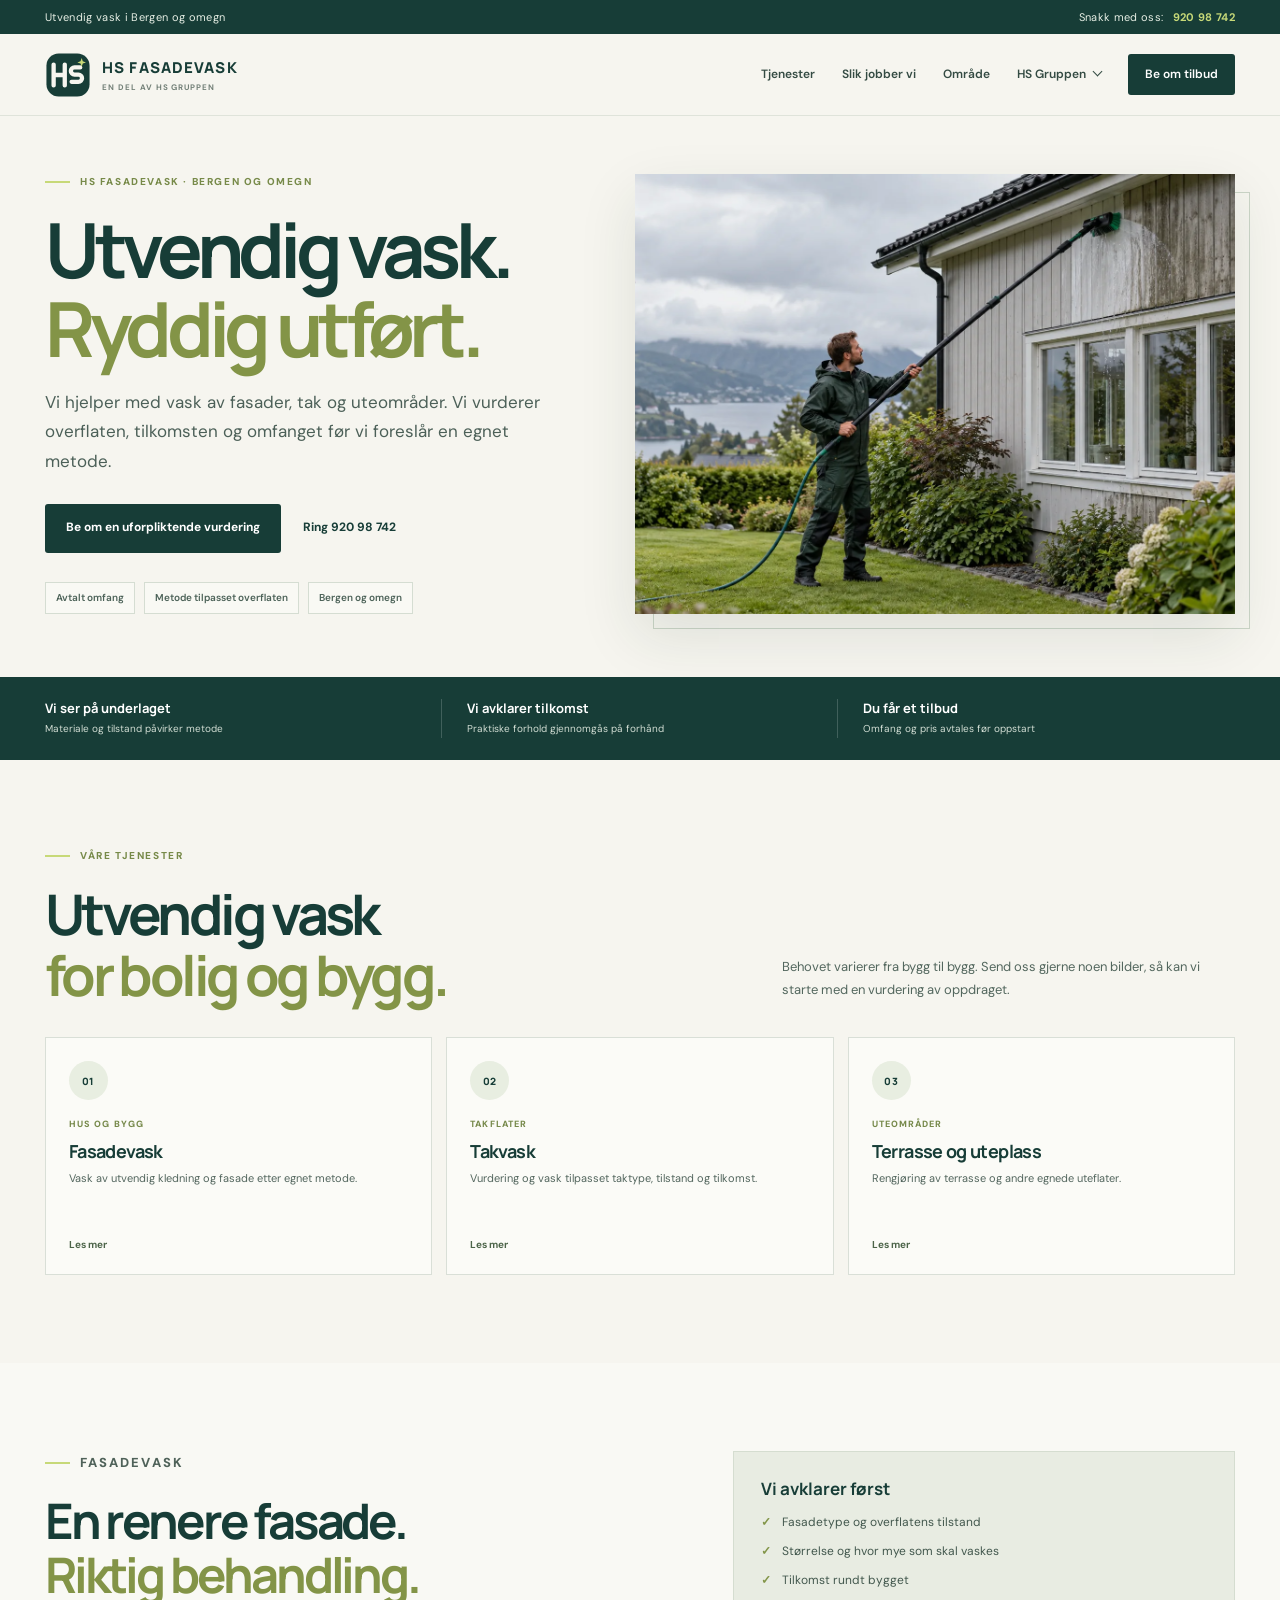
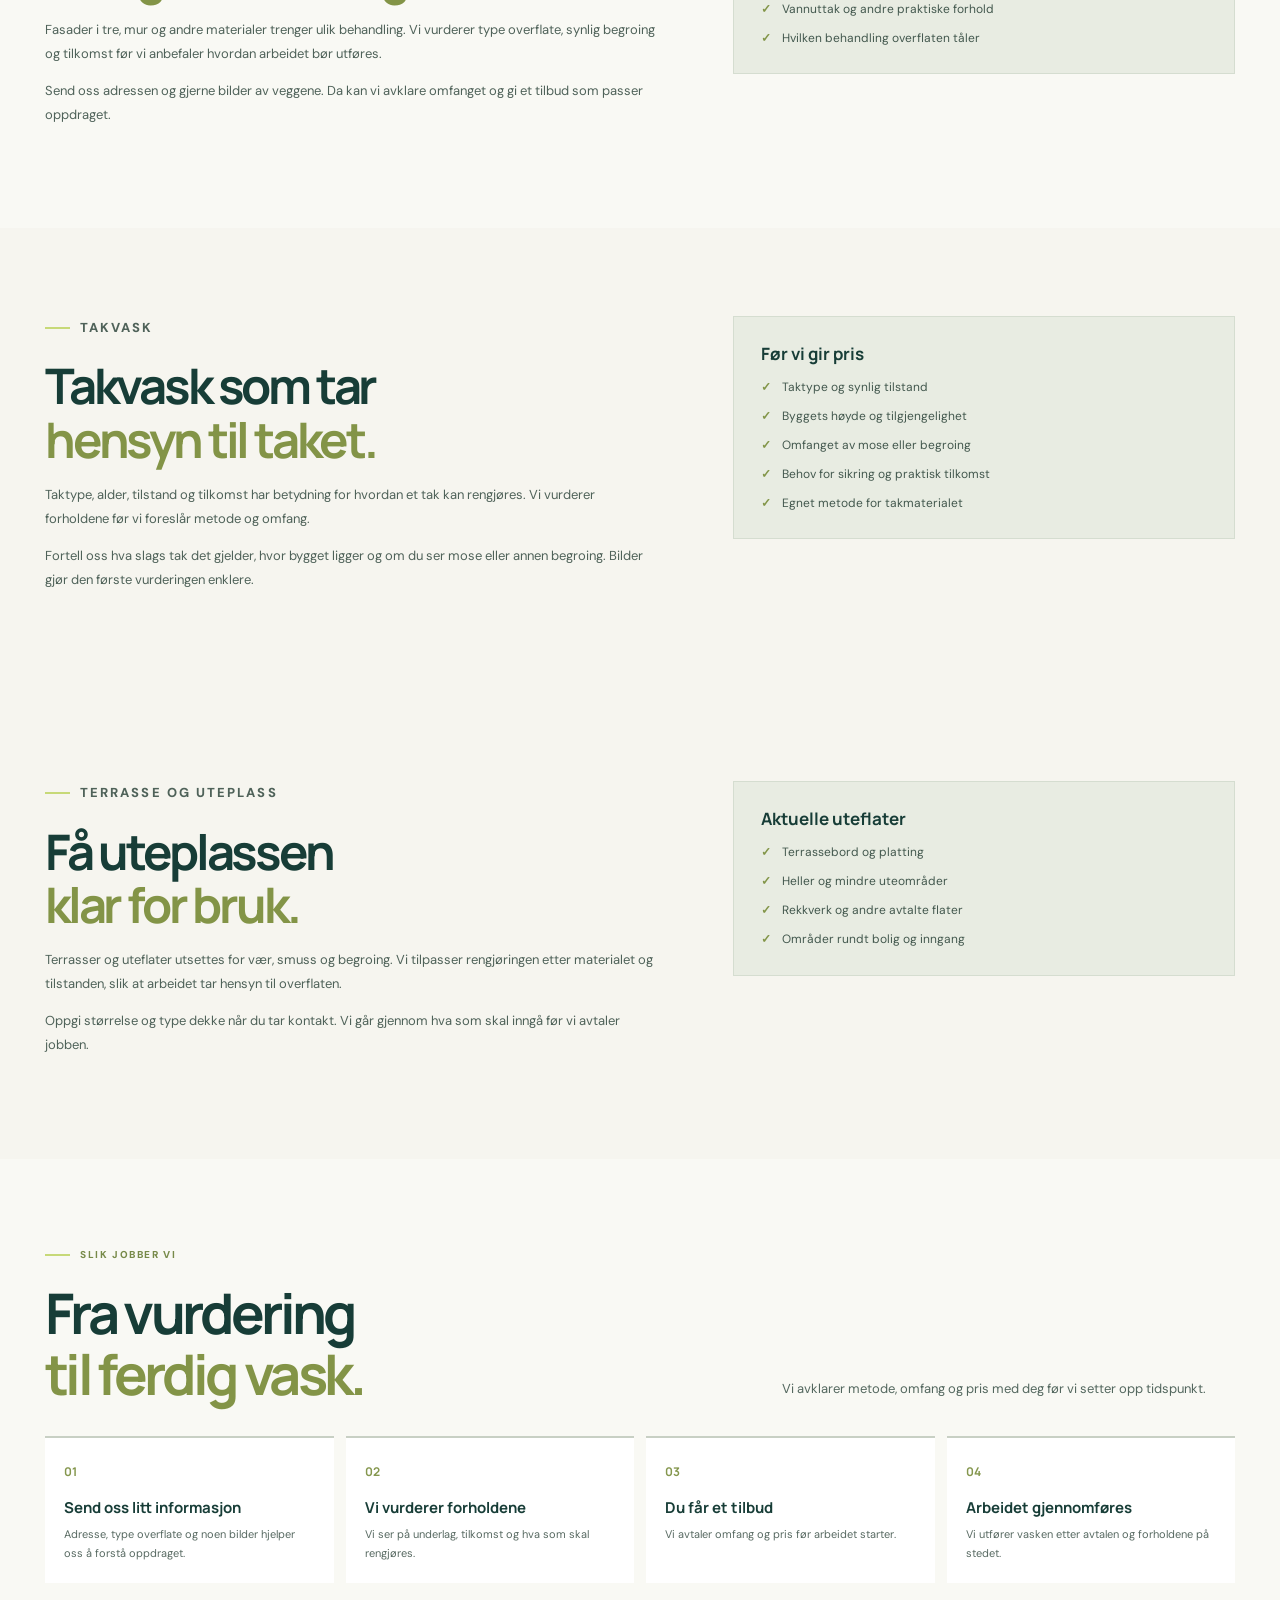
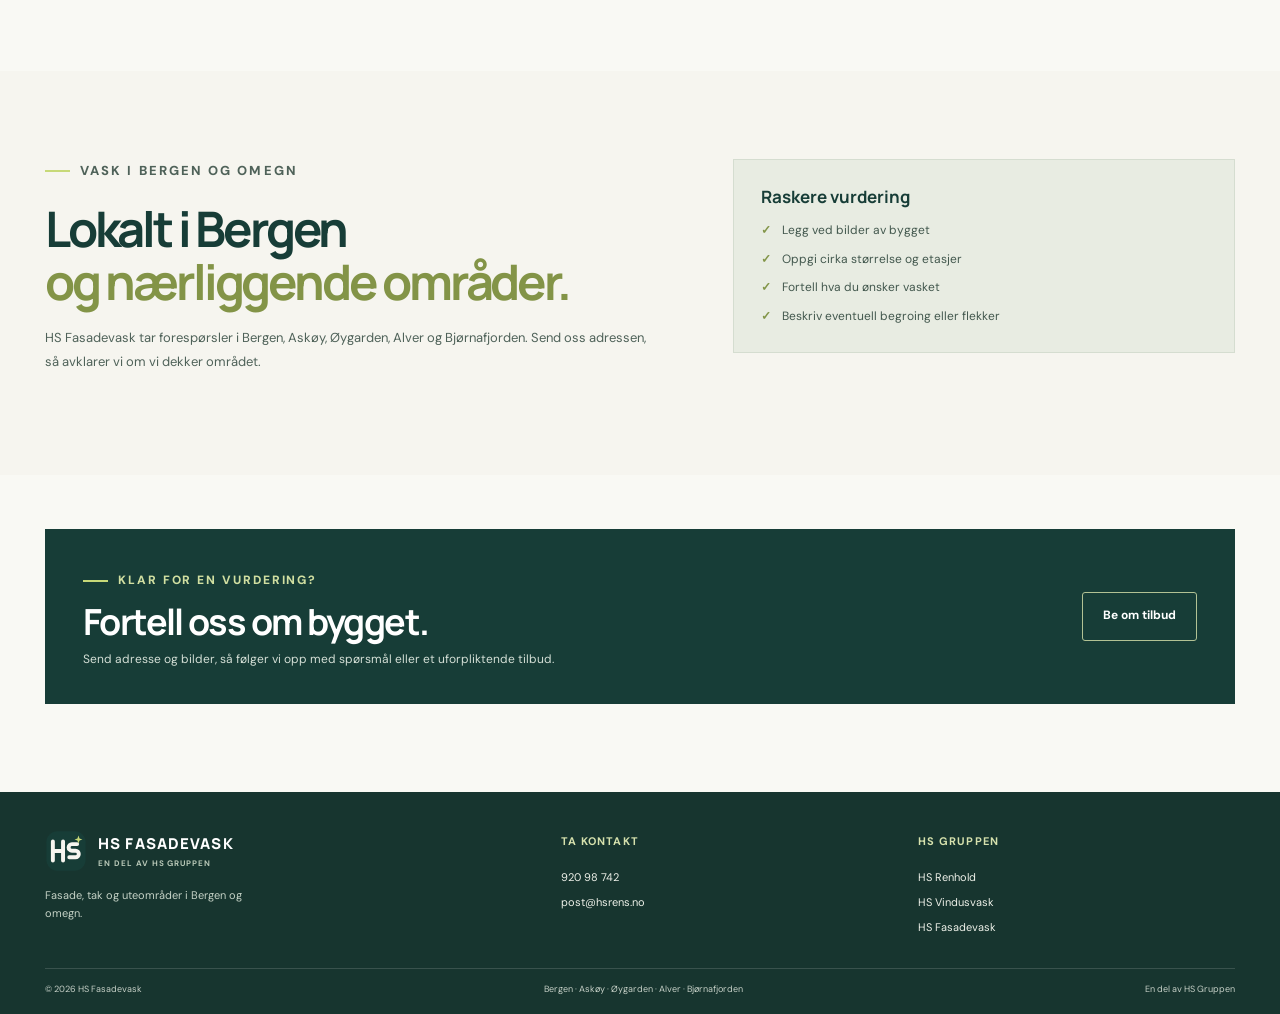
==== fasadevask/index.html @ 48c362f1 "Add HS Gruppen service menu and facade washing page" ====
<!doctype html>
<html lang="no">
<head>
  <meta charset="utf-8">
  <meta name="viewport" content="width=device-width, initial-scale=1">
  <meta name="theme-color" content="#f7f7f2">
  <meta name="description" content="HS Fasadevask tilbyr fasadevask, takvask og terrassevask i Bergen og omegn. Be om en uforpliktende vurdering og pris.">
  <title>Fasadevask og takvask i Bergen | HS Fasadevask</title>
  <link rel="icon" href="/assets/favicon.svg" type="image/svg+xml">
  <link rel="preconnect" href="https://fonts.googleapis.com">
  <link rel="preconnect" href="https://fonts.gstatic.com" crossorigin>
  <link href="https://fonts.googleapis.com/css2?family=DM+Sans:wght@400;500;600;700&family=Manrope:wght@500;600;700;800&display=swap" rel="stylesheet">
  <link rel="stylesheet" href="/styles.css">
</head>
<body>
  <div class="topbar"><div class="wrap topbar-inner"><span>Utvendig vask i Bergen og omegn</span><a href="tel:+4792098742">Snakk med oss: <strong>920 98 742</strong></a></div></div>
  <header class="header"><div class="wrap nav">
    <a class="brand" href="/fasadevask/" aria-label="HS Fasadevask – forsiden"><img src="/assets/hs-renhold.svg" alt="" width="46" height="46"><span><strong>HS FASADEVASK</strong><small>EN DEL AV HS GRUPPEN</small></span></a>
    <button class="menu-toggle" aria-label="Åpne meny" aria-expanded="false"><i></i><i></i></button>
    <nav class="nav-links" aria-label="Hovedmeny"><a href="#tjenester">Tjenester</a><a href="#slik-jobber-vi">Slik jobber vi</a><a href="#omrade">Område</a><details class="group-menu"><summary>HS Gruppen</summary><div class="group-dropdown"><a href="/"><strong>HS Renhold</strong><span>Renhold for hjem og bedrifter</span></a><a href="https://hsvindu.netlify.app/"><strong>HS Vindusvask</strong><span>Utvendig vindusvask</span></a><a href="/fasadevask/"><strong>HS Fasadevask</strong><span>Fasade, tak og uteområder</span></a></div></details><a class="nav-button" href="/kontakt/">Be om tilbud</a></nav>
  </div></header>
  <main>
    <section class="hero"><div class="wrap hero-grid"><div class="hero-copy"><p class="eyebrow"><span></span>HS FASADEVASK · BERGEN OG OMEGN</p><h1>Utvendig vask.<br><span>Ryddig utført.</span></h1><p class="lead">Vi hjelper med vask av fasader, tak og uteområder. Vi vurderer overflaten, tilkomsten og omfanget før vi foreslår en egnet metode.</p><div class="hero-actions"><a class="btn btn-primary" href="/kontakt/">Be om en uforpliktende vurdering</a><a class="text-link" href="tel:+4792098742">Ring 920 98 742</a></div><div class="hero-proof"><span>Avtalt omfang</span><span>Metode tilpasset overflaten</span><span>Bergen og omegn</span></div></div><div class="hero-photo fasade-photo"><img src="/assets/fasadevask-hero.webp" alt="Utvendig renholder vasker husfasade med teleskopstang fra bakken"></div></div></section>
    <section class="intro-band"><div class="wrap band-grid"><div><strong>Vi ser på underlaget</strong><span>Materiale og tilstand påvirker metode</span></div><div><strong>Vi avklarer tilkomst</strong><span>Praktiske forhold gjennomgås på forhånd</span></div><div><strong>Du får et tilbud</strong><span>Omfang og pris avtales før oppstart</span></div></div></section>
    <section class="section" id="tjenester"><div class="wrap"><div class="section-head"><p class="eyebrow"><span></span>VÅRE TJENESTER</p><div class="section-title-row"><h2>Utvendig vask<br><span>for bolig og bygg.</span></h2><p>Behovet varierer fra bygg til bygg. Send oss gjerne noen bilder, så kan vi starte med en vurdering av oppdraget.</p></div></div><div class="service-grid"><a class="service-card" href="#fasadevask"><span class="card-icon">01</span><small>Hus og bygg</small><h3>Fasadevask</h3><p>Vask av utvendig kledning og fasade etter egnet metode.</p><span class="card-link">Les mer</span></a><a class="service-card" href="#takvask"><span class="card-icon">02</span><small>Takflater</small><h3>Takvask</h3><p>Vurdering og vask tilpasset taktype, tilstand og tilkomst.</p><span class="card-link">Les mer</span></a><a class="service-card" href="#terrassevask"><span class="card-icon">03</span><small>Uteområder</small><h3>Terrasse og uteplass</h3><p>Rengjøring av terrasse og andre egnede uteflater.</p><span class="card-link">Les mer</span></a></div></div></section>
    <section class="section process-section" id="fasadevask"><div class="wrap content-grid"><div><p class="eyebrow"><span></span>FASADEVASK</p><h2>En renere fasade.<br><span>Riktig behandling.</span></h2><p>Fasader i tre, mur og andre materialer trenger ulik behandling. Vi vurderer type overflate, synlig begroing og tilkomst før vi anbefaler hvordan arbeidet bør utføres.</p><p>Send oss adressen og gjerne bilder av veggene. Da kan vi avklare omfanget og gi et tilbud som passer oppdraget.</p></div><div class="check-panel"><h3>Vi avklarer først</h3><ul><li>Fasadetype og overflatens tilstand</li><li>Størrelse og hvor mye som skal vaskes</li><li>Tilkomst rundt bygget</li><li>Vannuttak og andre praktiske forhold</li><li>Hvilken behandling overflaten tåler</li></ul></div></div></section>
    <section class="section" id="takvask"><div class="wrap content-grid"><div><p class="eyebrow"><span></span>TAKVASK</p><h2>Takvask som tar<br><span>hensyn til taket.</span></h2><p>Taktype, alder, tilstand og tilkomst har betydning for hvordan et tak kan rengjøres. Vi vurderer forholdene før vi foreslår metode og omfang.</p><p>Fortell oss hva slags tak det gjelder, hvor bygget ligger og om du ser mose eller annen begroing. Bilder gjør den første vurderingen enklere.</p></div><div class="check-panel"><h3>Før vi gir pris</h3><ul><li>Taktype og synlig tilstand</li><li>Byggets høyde og tilgjengelighet</li><li>Omfanget av mose eller begroing</li><li>Behov for sikring og praktisk tilkomst</li><li>Egnet metode for takmaterialet</li></ul></div></div></section>
    <section class="section" id="terrassevask"><div class="wrap content-grid"><div><p class="eyebrow"><span></span>TERRASSE OG UTEPLASS</p><h2>Få uteplassen<br><span>klar for bruk.</span></h2><p>Terrasser og uteflater utsettes for vær, smuss og begroing. Vi tilpasser rengjøringen etter materialet og tilstanden, slik at arbeidet tar hensyn til overflaten.</p><p>Oppgi størrelse og type dekke når du tar kontakt. Vi går gjennom hva som skal inngå før vi avtaler jobben.</p></div><div class="check-panel"><h3>Aktuelle uteflater</h3><ul><li>Terrassebord og platting</li><li>Heller og mindre uteområder</li><li>Rekkverk og andre avtalte flater</li><li>Områder rundt bolig og inngang</li></ul></div></div></section>
    <section class="section process-section" id="slik-jobber-vi"><div class="wrap"><div class="section-head"><p class="eyebrow"><span></span>SLIK JOBBER VI</p><div class="section-title-row"><h2>Fra vurdering<br><span>til ferdig vask.</span></h2><p>Vi avklarer metode, omfang og pris med deg før vi setter opp tidspunkt.</p></div></div><div class="process-grid"><article><b>01</b><h3>Send oss litt informasjon</h3><p>Adresse, type overflate og noen bilder hjelper oss å forstå oppdraget.</p></article><article><b>02</b><h3>Vi vurderer forholdene</h3><p>Vi ser på underlag, tilkomst og hva som skal rengjøres.</p></article><article><b>03</b><h3>Du får et tilbud</h3><p>Vi avtaler omfang og pris før arbeidet starter.</p></article><article><b>04</b><h3>Arbeidet gjennomføres</h3><p>Vi utfører vasken etter avtalen og forholdene på stedet.</p></article></div></div></section>
    <section class="section" id="omrade"><div class="wrap content-grid"><div><p class="eyebrow"><span></span>VASK I BERGEN OG OMEGN</p><h2>Lokalt i Bergen<br><span>og nærliggende områder.</span></h2><p>HS Fasadevask tar forespørsler i Bergen, Askøy, Øygarden, Alver og Bjørnafjorden. Send oss adressen, så avklarer vi om vi dekker området.</p></div><div class="check-panel"><h3>Raskere vurdering</h3><ul><li>Legg ved bilder av bygget</li><li>Oppgi cirka størrelse og etasjer</li><li>Fortell hva du ønsker vasket</li><li>Beskriv eventuell begroing eller flekker</li></ul></div></div></section>
    <section class="cta-section"><div class="wrap cta-box"><div><p class="eyebrow"><span></span>KLAR FOR EN VURDERING?</p><h2>Fortell oss om bygget.</h2><p>Send adresse og bilder, så følger vi opp med spørsmål eller et uforpliktende tilbud.</p></div><a class="btn btn-primary" href="/kontakt/">Be om tilbud</a></div></section>
  </main>
  <footer class="footer"><div class="wrap footer-main"><div><a class="brand brand-foot" href="/fasadevask/"><img src="/assets/hs-renhold.svg" alt="" width="42" height="42"><span><strong>HS FASADEVASK</strong><small>EN DEL AV HS GRUPPEN</small></span></a><p>Fasade, tak og uteområder i Bergen og omegn.</p></div><div><h3>Ta kontakt</h3><a href="tel:+4792098742">920 98 742</a><a href="mailto:post@hsrens.no">post@hsrens.no</a></div><div><h3>HS Gruppen</h3><a href="/">HS Renhold</a><a href="https://hsvindu.netlify.app/">HS Vindusvask</a><a href="/fasadevask/">HS Fasadevask</a></div></div><div class="wrap footer-bottom"><span>© <span data-year></span> HS Fasadevask</span><span>Bergen · Askøy · Øygarden · Alver · Bjørnafjorden</span><span>En del av HS Gruppen</span></div></footer>
  <script src="/script.js" defer></script>
</body>
</html>
---- styles.css ----
:root{--ink:#172b27;--green:#173d37;--green2:#25534a;--sage:#dfe8da;--lime:#c7d978;--paper:#f6f5ef;--cream:#ecebe2;--white:#fff;--muted:#586b64;--line:#d9dfd7;--font:'DM Sans',Arial,sans-serif;--display:'Manrope','DM Sans',Arial,sans-serif}*{box-sizing:border-box}html{scroll-behavior:smooth;scroll-padding-top:105px}body{margin:0;background:var(--paper);color:var(--ink);font:400 16px/1.65 var(--font);-webkit-font-smoothing:antialiased}a{color:inherit;text-decoration:none}img{max-width:100%}.wrap{width:min(1190px,calc(100% - 56px));margin-inline:auto}.topbar{height:34px;background:var(--green);color:#e6eee4;font-size:11px;letter-spacing:.03em}.topbar-inner{height:100%;display:flex;align-items:center;justify-content:space-between}.topbar a{color:#e6eee4}.topbar strong{color:var(--lime);margin-left:6px}.header{height:82px;position:sticky;top:0;z-index:20;background:rgba(246,245,239,.96);backdrop-filter:blur(15px);border-bottom:1px solid #dfe3da}.nav{height:100%;display:flex;align-items:center;justify-content:space-between}.brand{display:flex;align-items:center;gap:11px}.brand img{display:block;flex:none}.brand span{display:flex;flex-direction:column;line-height:1.15}.brand strong{font:800 15px var(--display);letter-spacing:.075em;color:var(--green)}.brand small{margin-top:5px;color:#738078;font-size:8px;font-weight:700;letter-spacing:.12em}.nav-links{display:flex;align-items:center;gap:27px;color:#344b43;font-size:12px;font-weight:600}.nav-links>a:not(.nav-button):hover{color:#8e9f44}.nav-button{padding:11px 17px;border-radius:3px;background:var(--green);color:var(--white);transition:.2s}.nav-button:hover,.btn-primary:hover{background:var(--green2);transform:translateY(-1px)}.menu-toggle{display:none}.hero{padding:58px 0 63px;background:var(--paper);overflow:hidden}.hero-grid{display:grid;grid-template-columns:.93fr 1.07fr;gap:68px;align-items:center}.eyebrow{display:flex;align-items:center;gap:10px;margin:0 0 19px;color:#778a49;font-size:10px;font-weight:800;letter-spacing:.16em;text-transform:uppercase}.eyebrow span{width:25px;height:2px;background:var(--lime)}h1,h2,h3,p{margin-top:0}.hero h1,.page-hero h1{margin:0 0 20px;color:var(--green);font:700 clamp(47px,6vw,76px)/1.04 var(--display);letter-spacing:-.07em}.hero h1 span,.page-hero h1 span,.section-title-row h2 span,.feature-grid h2 span,.content-grid h2 span{color:#839447}.lead{max-width:540px;margin:0;color:#4c6058;font-size:17px;line-height:1.75}.hero-actions{display:flex;align-items:center;gap:22px;margin-top:27px}.btn{display:inline-flex;min-height:49px;align-items:center;justify-content:center;padding:0 20px;border:1px solid transparent;border-radius:3px;font-size:12px;font-weight:700;transition:.2s}.btn-primary{background:var(--green);color:white}.btn-light{border-color:#8ca397;color:white;background:transparent}.btn-light:hover{background:#ffffff14}.text-link{color:var(--green);font-size:12px;font-weight:700}.text-link:hover{color:#7a8d3f}.hero-proof{display:flex;flex-wrap:wrap;gap:9px;margin-top:29px}.hero-proof span{padding:7px 10px;border:1px solid #d5ddd2;background:#f9f9f4;color:#4c6258;font-size:10px;font-weight:600}.hero-photo{position:relative;min-height:440px}.hero-photo:before{position:absolute;inset:18px -15px -15px 18px;border:1px solid #cbd5c7;content:""}.hero-photo>img{position:relative;display:block;width:100%;height:440px;object-fit:cover;object-position:60% center;box-shadow:0 22px 55px #1d33251c}.photo-tag{position:absolute;left:-19px;bottom:23px;display:flex;align-items:center;gap:12px;padding:13px 18px;background:white;box-shadow:0 10px 25px #20372b17}.photo-tag>b{display:grid;place-items:center;width:38px;height:38px;border-radius:50%;background:var(--green);color:var(--lime);font:800 13px var(--display)}.photo-tag>span{display:flex;flex-direction:column}.photo-tag strong{font-size:11px;color:var(--green)}.photo-tag small{font-size:9px;color:#6d7d74}.intro-band{background:var(--green);color:white}.band-grid{display:grid;grid-template-columns:repeat(3,1fr);padding:22px 0}.band-grid>div{display:flex;flex-direction:column;padding:0 25px;border-right:1px solid #ffffff2e}.band-grid>div:first-child{padding-left:0}.band-grid>div:last-child{border:0}.band-grid strong{font:700 13px var(--display)}.band-grid span{margin-top:4px;color:#d1ddd3;font-size:10px}.section{padding:88px 0}.section-head{margin-bottom:32px}.section-title-row{display:grid;grid-template-columns:1fr .67fr;gap:60px;align-items:end}.section-title-row h2,.feature-grid h2,.content-grid h2{margin:0;color:var(--green);font:700 clamp(36px,4.7vw,56px)/1.09 var(--display);letter-spacing:-.065em}.section-title-row>p{max-width:440px;margin:0 0 4px;color:#53675e;font-size:13px;line-height:1.8}.service-grid{display:grid;grid-template-columns:repeat(3,1fr);gap:14px}.service-card{display:flex;min-height:238px;flex-direction:column;padding:23px 23px 21px;border:1px solid var(--line);background:#fbfbf7;transition:.23s}.service-card:hover{transform:translateY(-3px);border-color:#a5b58a;box-shadow:0 16px 32px #24392b0c}.card-icon{display:grid;place-items:center;width:39px;height:39px;margin-bottom:17px;border-radius:50%;background:#e8eee1;color:var(--green);font-size:16px}.service-card>small{color:#76894a;font-size:9px;font-weight:800;letter-spacing:.12em;text-transform:uppercase}.service-card h3{margin:7px 0 6px;color:var(--green);font:700 18px var(--display);letter-spacing:-.035em}.service-card p{margin:0 0 16px;color:#53665e;font-size:11px;line-height:1.7}.card-link{margin-top:auto;color:#4c6449;font-size:10px;font-weight:700}.card-icon{font:800 10px var(--display);letter-spacing:.08em}.center-action{margin-top:27px;text-align:center}.center-action .text-link span{margin-left:7px}.feature-section{padding:72px 0;background:#e8ece2}.feature-grid{display:grid;grid-template-columns:.75fr 1.25fr;gap:70px;align-items:center}.feature-grid h2{margin-bottom:18px}.feature-grid>div:last-child>p:not(.eyebrow){max-width:610px;margin:16px 0 23px;color:#4f6259;font-size:13px}.feature-mark{display:flex;width:220px;height:220px;flex-direction:column;align-items:center;justify-content:center;border:1px solid #bcc8b6;border-radius:50%;color:var(--green);font:800 60px var(--display);letter-spacing:-.09em;box-shadow:inset 0 0 0 13px #e8ece2,inset 0 0 0 14px #cbd5c6}.feature-mark span{margin-top:-2px;color:#778a49;font:800 9px var(--font);letter-spacing:.2em}.feature-mark small{margin-top:10px;color:#63766a;font:700 7px var(--font);letter-spacing:.13em}.process-section{background:#f9f9f4}.process-grid{display:grid;grid-template-columns:repeat(4,1fr);gap:12px}.process-grid article{padding:20px 19px;border-top:2px solid #c8d0c4;background:white}.process-grid b{color:#85974e;font:700 12px var(--display)}.process-grid h3{margin:13px 0 7px;color:var(--green);font:700 15px var(--display)}.process-grid p{margin:0;color:#586a62;font-size:11px;line-height:1.7}.cta-section{padding:54px 0 88px;background:#f9f9f4}.cta-box{display:flex;align-items:center;justify-content:space-between;gap:28px;padding:34px 38px;background:var(--green);color:white}.cta-box .eyebrow{margin-bottom:10px;color:#d1dfa1}.cta-box h2{margin:0;color:white;font:700 clamp(26px,3vw,36px)/1.15 var(--display);letter-spacing:-.045em}.cta-box p{margin:8px 0 0;color:#d4dfd6;font-size:12px}.cta-box .btn{flex:none;border-color:#b2c294;color:white}.page-hero{padding:68px 0 52px;background:var(--paper)}.narrow{max-width:880px}.page-hero h1{font-size:clamp(42px,5.6vw,66px)}.page-hero .lead{max-width:680px}.page-hero .btn{margin-top:25px}.content-grid{display:grid;grid-template-columns:1.1fr .9fr;gap:74px;align-items:start}.content-grid h2{font-size:clamp(35px,4.2vw,49px);margin:0 0 17px}.content-grid p{color:#4f6259;font-size:13px;line-height:1.85}.check-panel{padding:25px 27px;background:#e8ece2;border:1px solid #d5ddd0}.check-panel h3{margin:0 0 13px;color:var(--green);font:700 17px var(--display)}.check-panel ul{display:grid;gap:9px;margin:0;padding:0;list-style:none}.check-panel li{position:relative;padding-left:21px;color:#43584e;font-size:12px}.check-panel li:before{position:absolute;left:0;color:#829548;content:"✓";font-weight:800}.related{padding-top:12px}.related h2{color:var(--green);font:700 24px var(--display)}.related-links{display:flex;flex-wrap:wrap;gap:9px}.related-links a{padding:9px 12px;border:1px solid #d3dbd1;background:#fbfbf7;color:#38554a;font-size:11px;font-weight:600}.related-links a:hover{border-color:#9cae7c}.contact-grid{display:grid;grid-template-columns:.72fr 1.28fr;gap:80px;align-items:start}.contact-info h2,.contact-form h2{margin:0 0 10px;color:var(--green);font:700 28px var(--display);letter-spacing:-.04em}.contact-info>p{margin-bottom:25px;color:#52655d;font-size:13px}.contact-row{display:flex;align-items:center;gap:13px;margin:13px 0;color:var(--green)}.contact-icon{display:grid;place-items:center;width:42px;height:42px;border-radius:50%;background:#e5ebdf;color:var(--green);font-size:19px}.contact-row>span:last-child{display:flex;flex-direction:column}.contact-row small{color:#68776e;font-size:10px}.contact-row strong{font:700 15px var(--display)}.area-note{margin-top:25px;padding-top:17px;border-top:1px solid var(--line);color:#52655d;font-size:11px}.contact-form{padding:29px;border:1px solid #dce1d9;background:#fff;box-shadow:0 16px 38px #1d33250a}.contact-form>p{margin:0 0 18px;color:#617068;font-size:11px}.contact-form label{display:flex;flex-direction:column;gap:6px;margin:0 0 13px;color:#344c42;font-size:10px;font-weight:700}.form-row{display:grid;grid-template-columns:1fr 1fr;gap:12px}.contact-form input,.contact-form select,.contact-form textarea{width:100%;min-height:42px;padding:10px 11px;border:1px solid #d2dad1;border-radius:2px;background:#fff;color:var(--ink);font:400 12px var(--font);outline:none}.contact-form textarea{resize:vertical}.contact-form input:focus,.contact-form select:focus,.contact-form textarea:focus{border-color:#718746;box-shadow:0 0 0 2px #9cb27125}.contact-form .btn{width:100%;margin-top:3px}.privacy-note{display:block;margin-top:10px;color:#65746c;font-size:9px}.privacy-note a{text-decoration:underline}.honeypot{position:absolute;left:-5000px}.prose{max-width:800px}.prose h2{margin:26px 0 8px;color:var(--green);font:700 22px var(--display)}.prose p{color:#4f6259;font-size:13px}.prose a{color:var(--green2);text-decoration:underline}.footer{background:#17352f;color:#f3f5ed}.footer-main{display:grid;grid-template-columns:1.2fr .8fr .8fr;gap:40px;padding-top:38px;padding-bottom:32px}.brand-foot strong{color:#fff}.brand-foot small{color:#b9c8b8}.footer-main>div:first-child>p{max-width:220px;margin:14px 0 0;color:#c5d2c6;font-size:11px}.footer-main h3{margin:4px 0 13px;color:#d6e1ad;font:700 11px var(--font);letter-spacing:.1em;text-transform:uppercase}.footer-main>div:not(:first-child){display:flex;flex-direction:column;align-items:flex-start;gap:7px;color:#eef1e9;font-size:11px}.footer-main a:hover{color:var(--lime)}.footer-bottom{display:flex;justify-content:space-between;gap:15px;padding:13px 0 17px;border-top:1px solid #ffffff25;color:#c6d0c7;font-size:9px}
@media(max-width:900px){.hero-grid{gap:36px}.hero-photo,.hero-photo>img{height:390px;min-height:390px}.nav-links{gap:17px}.content-grid,.contact-grid{gap:44px}.feature-grid{gap:40px}.section-title-row{gap:30px}}
@media(max-width:680px){.wrap{width:calc(100% - 36px)}.topbar{height:31px;font-size:9px}.header{height:69px}.brand img{width:40px;height:40px}.brand strong{font-size:13px}.brand small{font-size:7px}.menu-toggle{display:flex;width:41px;height:41px;flex-direction:column;align-items:center;justify-content:center;gap:5px;border:1px solid #d3dbd1;border-radius:3px;background:transparent}.menu-toggle i{width:17px;height:2px;background:var(--green)}.nav-links{display:none;position:absolute;top:68px;left:0;right:0;align-items:stretch;gap:0;padding:10px 18px 18px;background:var(--paper);border-bottom:1px solid var(--line);box-shadow:0 15px 25px #18352b12}.nav-links.open{display:flex;flex-direction:column}.nav-links>a:not(.nav-button){padding:12px 2px;border-bottom:1px solid #dfe4dc}.nav-button{margin-top:12px;text-align:center}.hero{padding:40px 0 43px}.hero-grid{grid-template-columns:1fr;gap:31px}.hero h1{font-size:clamp(47px,12vw,61px)}.lead{font-size:15px}.hero-actions{align-items:flex-start;flex-direction:column;gap:14px}.hero-proof{gap:7px;margin-top:21px}.hero-proof span{font-size:9px}.hero-photo,.hero-photo>img{height:300px;min-height:300px}.hero-photo:before{inset:11px -8px -9px 11px}.photo-tag{left:-7px;bottom:15px;padding:10px 12px}.band-grid{grid-template-columns:1fr;padding:8px 0}.band-grid>div,.band-grid>div:first-child{padding:11px 0;border-right:0;border-bottom:1px solid #ffffff2e}.band-grid>div:last-child{border:0}.section{padding:62px 0}.section-title-row{grid-template-columns:1fr;gap:12px}.section-title-row h2,.feature-grid h2{font-size:39px}.section-title-row>p{font-size:12px}.service-grid{grid-template-columns:1fr;gap:10px}.service-card{min-height:0;padding:19px}.service-card p{margin-bottom:13px}.card-icon{width:35px;height:35px;margin-bottom:12px}.feature-section{padding:55px 0}.feature-grid{grid-template-columns:1fr;gap:25px}.feature-mark{width:145px;height:145px;font-size:43px}.feature-mark span{font-size:7px}.feature-mark small{font-size:6px}.process-grid{grid-template-columns:1fr 1fr;gap:9px}.process-grid article{padding:16px 14px}.process-grid h3{font-size:13px}.cta-section{padding:38px 0 62px}.cta-box{align-items:flex-start;flex-direction:column;padding:25px 20px}.cta-box h2{font-size:29px}.page-hero{padding:49px 0 34px}.page-hero h1{font-size:clamp(40px,10vw,54px)}.content-grid,.contact-grid{grid-template-columns:1fr;gap:25px}.content-grid h2{font-size:38px}.check-panel{padding:21px}.related{padding-top:0}.contact-form{padding:21px 17px}.form-row{grid-template-columns:1fr;gap:0}.footer-main{grid-template-columns:1fr 1fr;gap:25px 15px;padding-top:27px}.footer-main>div:first-child{grid-column:1/-1}.footer-bottom{align-items:flex-start;flex-direction:column;gap:5px}.photo-tag{max-width:90%}}
@media(prefers-reduced-motion:reduce){html{scroll-behavior:auto}*,*:before,*:after{transition:none!important}}

/* HS Gruppen menu */
.group-menu{position:relative;flex:none}.group-menu summary{position:relative;list-style:none;cursor:pointer}.group-menu summary::-webkit-details-marker{display:none}.group-menu summary::after{display:inline-block;width:6px;height:6px;margin:0 0 3px 8px;border-right:1.5px solid currentColor;border-bottom:1.5px solid currentColor;content:"";transform:rotate(45deg);transition:transform .18s}.group-menu[open] summary::after{transform:rotate(225deg);margin-bottom:0}.group-dropdown{position:absolute;top:calc(100% + 17px);right:-24px;z-index:25;display:none;width:285px;padding:8px;border:1px solid var(--line);background:#fff;box-shadow:0 15px 40px #1d33251c}.group-menu[open] .group-dropdown{display:grid}.group-dropdown a{display:flex;flex-direction:column;gap:2px;padding:11px 12px;border-bottom:1px solid #e9ede6}.group-dropdown a:last-child{border-bottom:0}.group-dropdown a:hover{background:#f4f6ef}.group-dropdown strong{color:var(--green);font:700 12px var(--display)}.group-dropdown span{color:#62746a;font-size:10px;font-weight:400}.fasade-photo>img{object-position:62% center}
@media(max-width:680px){.group-menu{width:100%;border-bottom:1px solid #dfe4dc}.group-menu summary{padding:12px 2px}.group-dropdown{position:static;width:100%;padding:4px 0;border:0;background:transparent;box-shadow:none}.group-dropdown a{padding:11px 12px;border:0;border-left:2px solid #d8e0d2}.group-dropdown span{font-size:11px}.fasade-photo,.fasade-photo>img{height:290px;min-height:290px}}
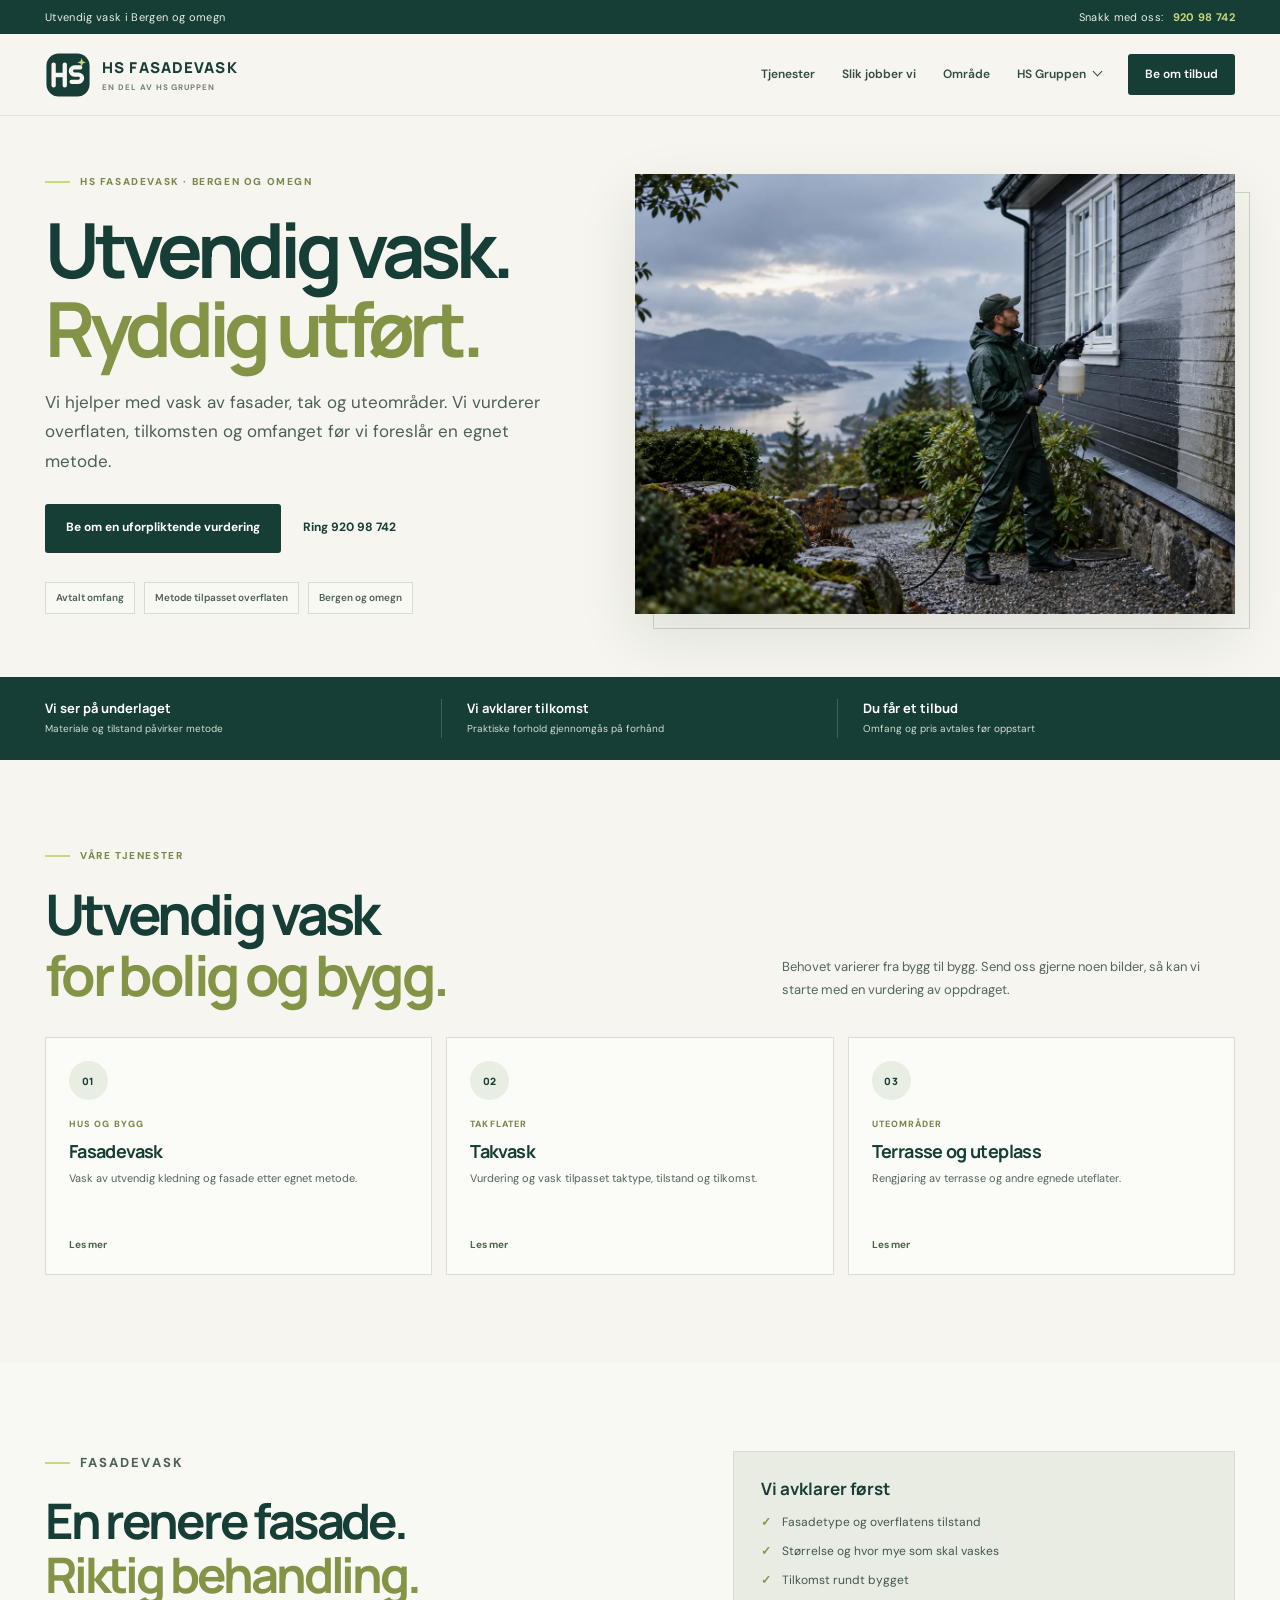
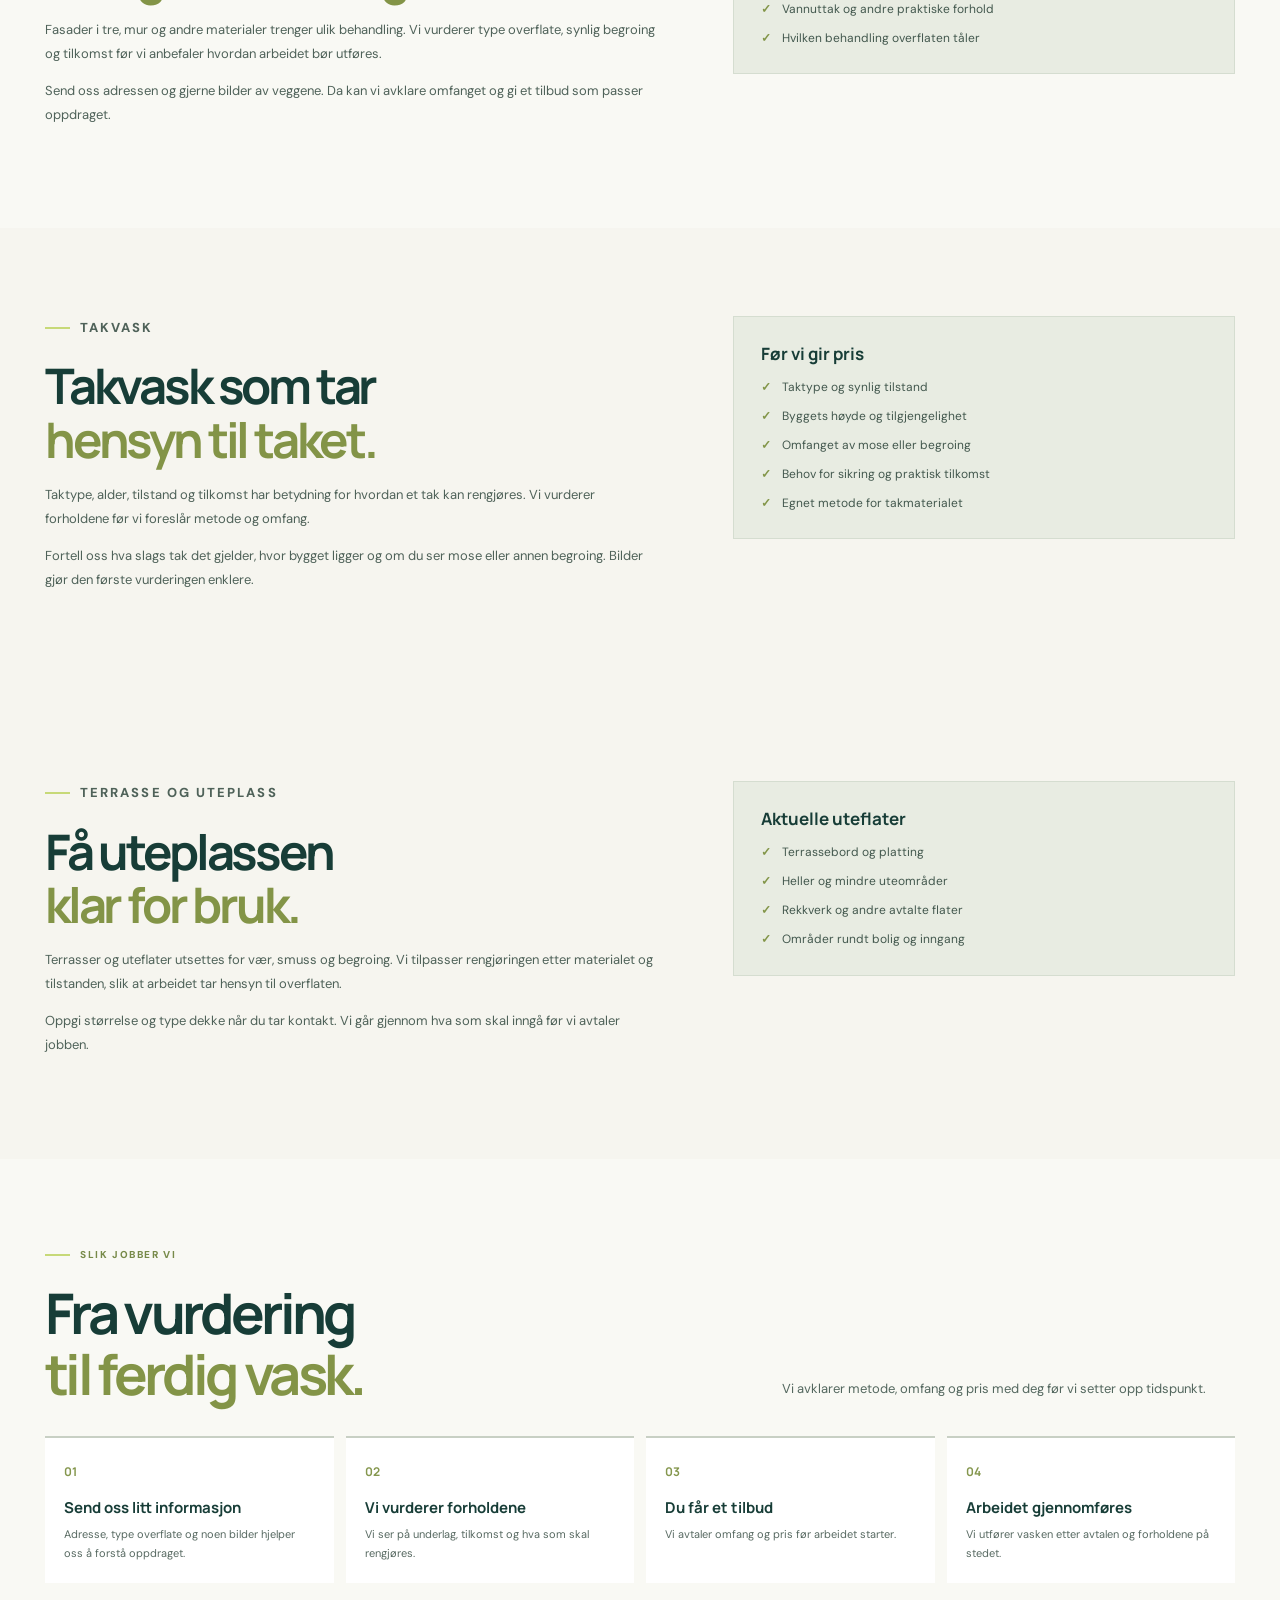
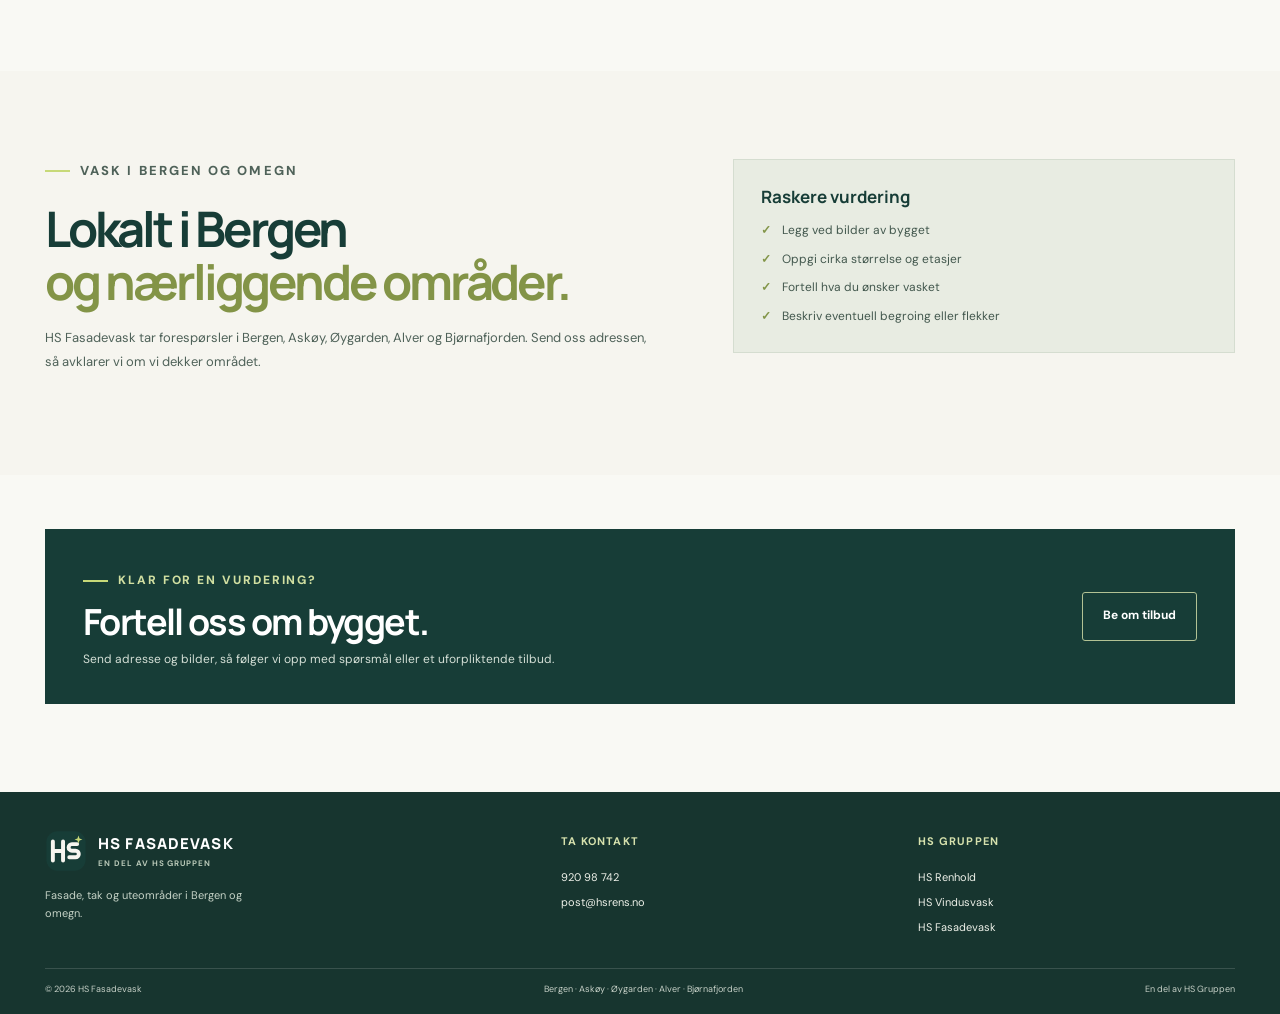
==== commit c822d96c: "Describe softwash facade photo accurately" ====
--- a/fasadevask/index.html
+++ b/fasadevask/index.html
@@ -20,7 +20,7 @@
     <nav class="nav-links" aria-label="Hovedmeny"><a href="#tjenester">Tjenester</a><a href="#slik-jobber-vi">Slik jobber vi</a><a href="#omrade">Område</a><details class="group-menu"><summary>HS Gruppen</summary><div class="group-dropdown"><a href="/"><strong>HS Renhold</strong><span>Renhold for hjem og bedrifter</span></a><a href="https://hsvindu.netlify.app/"><strong>HS Vindusvask</strong><span>Utvendig vindusvask</span></a><a href="/fasadevask/"><strong>HS Fasadevask</strong><span>Fasade, tak og uteområder</span></a></div></details><a class="nav-button" href="/kontakt/">Be om tilbud</a></nav>
   </div></header>
   <main>
-    <section class="hero"><div class="wrap hero-grid"><div class="hero-copy"><p class="eyebrow"><span></span>HS FASADEVASK · BERGEN OG OMEGN</p><h1>Utvendig vask.<br><span>Ryddig utført.</span></h1><p class="lead">Vi hjelper med vask av fasader, tak og uteområder. Vi vurderer overflaten, tilkomsten og omfanget før vi foreslår en egnet metode.</p><div class="hero-actions"><a class="btn btn-primary" href="/kontakt/">Be om en uforpliktende vurdering</a><a class="text-link" href="tel:+4792098742">Ring 920 98 742</a></div><div class="hero-proof"><span>Avtalt omfang</span><span>Metode tilpasset overflaten</span><span>Bergen og omegn</span></div></div><div class="hero-photo fasade-photo"><img src="/assets/fasadevask-hero.webp" alt="Utvendig renholder vasker husfasade med teleskopstang fra bakken"></div></div></section>
+    <section class="hero"><div class="wrap hero-grid"><div class="hero-copy"><p class="eyebrow"><span></span>HS FASADEVASK · BERGEN OG OMEGN</p><h1>Utvendig vask.<br><span>Ryddig utført.</span></h1><p class="lead">Vi hjelper med vask av fasader, tak og uteområder. Vi vurderer overflaten, tilkomsten og omfanget før vi foreslår en egnet metode.</p><div class="hero-actions"><a class="btn btn-primary" href="/kontakt/">Be om en uforpliktende vurdering</a><a class="text-link" href="tel:+4792098742">Ring 920 98 742</a></div><div class="hero-proof"><span>Avtalt omfang</span><span>Metode tilpasset overflaten</span><span>Bergen og omegn</span></div></div><div class="hero-photo fasade-photo"><img src="/assets/fasadevask-hero.webp" alt="Renholder påfører fasaden softwash med lavtrykksprøyte"></div></div></section>
     <section class="intro-band"><div class="wrap band-grid"><div><strong>Vi ser på underlaget</strong><span>Materiale og tilstand påvirker metode</span></div><div><strong>Vi avklarer tilkomst</strong><span>Praktiske forhold gjennomgås på forhånd</span></div><div><strong>Du får et tilbud</strong><span>Omfang og pris avtales før oppstart</span></div></div></section>
     <section class="section" id="tjenester"><div class="wrap"><div class="section-head"><p class="eyebrow"><span></span>VÅRE TJENESTER</p><div class="section-title-row"><h2>Utvendig vask<br><span>for bolig og bygg.</span></h2><p>Behovet varierer fra bygg til bygg. Send oss gjerne noen bilder, så kan vi starte med en vurdering av oppdraget.</p></div></div><div class="service-grid"><a class="service-card" href="#fasadevask"><span class="card-icon">01</span><small>Hus og bygg</small><h3>Fasadevask</h3><p>Vask av utvendig kledning og fasade etter egnet metode.</p><span class="card-link">Les mer</span></a><a class="service-card" href="#takvask"><span class="card-icon">02</span><small>Takflater</small><h3>Takvask</h3><p>Vurdering og vask tilpasset taktype, tilstand og tilkomst.</p><span class="card-link">Les mer</span></a><a class="service-card" href="#terrassevask"><span class="card-icon">03</span><small>Uteområder</small><h3>Terrasse og uteplass</h3><p>Rengjøring av terrasse og andre egnede uteflater.</p><span class="card-link">Les mer</span></a></div></div></section>
     <section class="section process-section" id="fasadevask"><div class="wrap content-grid"><div><p class="eyebrow"><span></span>FASADEVASK</p><h2>En renere fasade.<br><span>Riktig behandling.</span></h2><p>Fasader i tre, mur og andre materialer trenger ulik behandling. Vi vurderer type overflate, synlig begroing og tilkomst før vi anbefaler hvordan arbeidet bør utføres.</p><p>Send oss adressen og gjerne bilder av veggene. Da kan vi avklare omfanget og gi et tilbud som passer oppdraget.</p></div><div class="check-panel"><h3>Vi avklarer først</h3><ul><li>Fasadetype og overflatens tilstand</li><li>Størrelse og hvor mye som skal vaskes</li><li>Tilkomst rundt bygget</li><li>Vannuttak og andre praktiske forhold</li><li>Hvilken behandling overflaten tåler</li></ul></div></div></section>
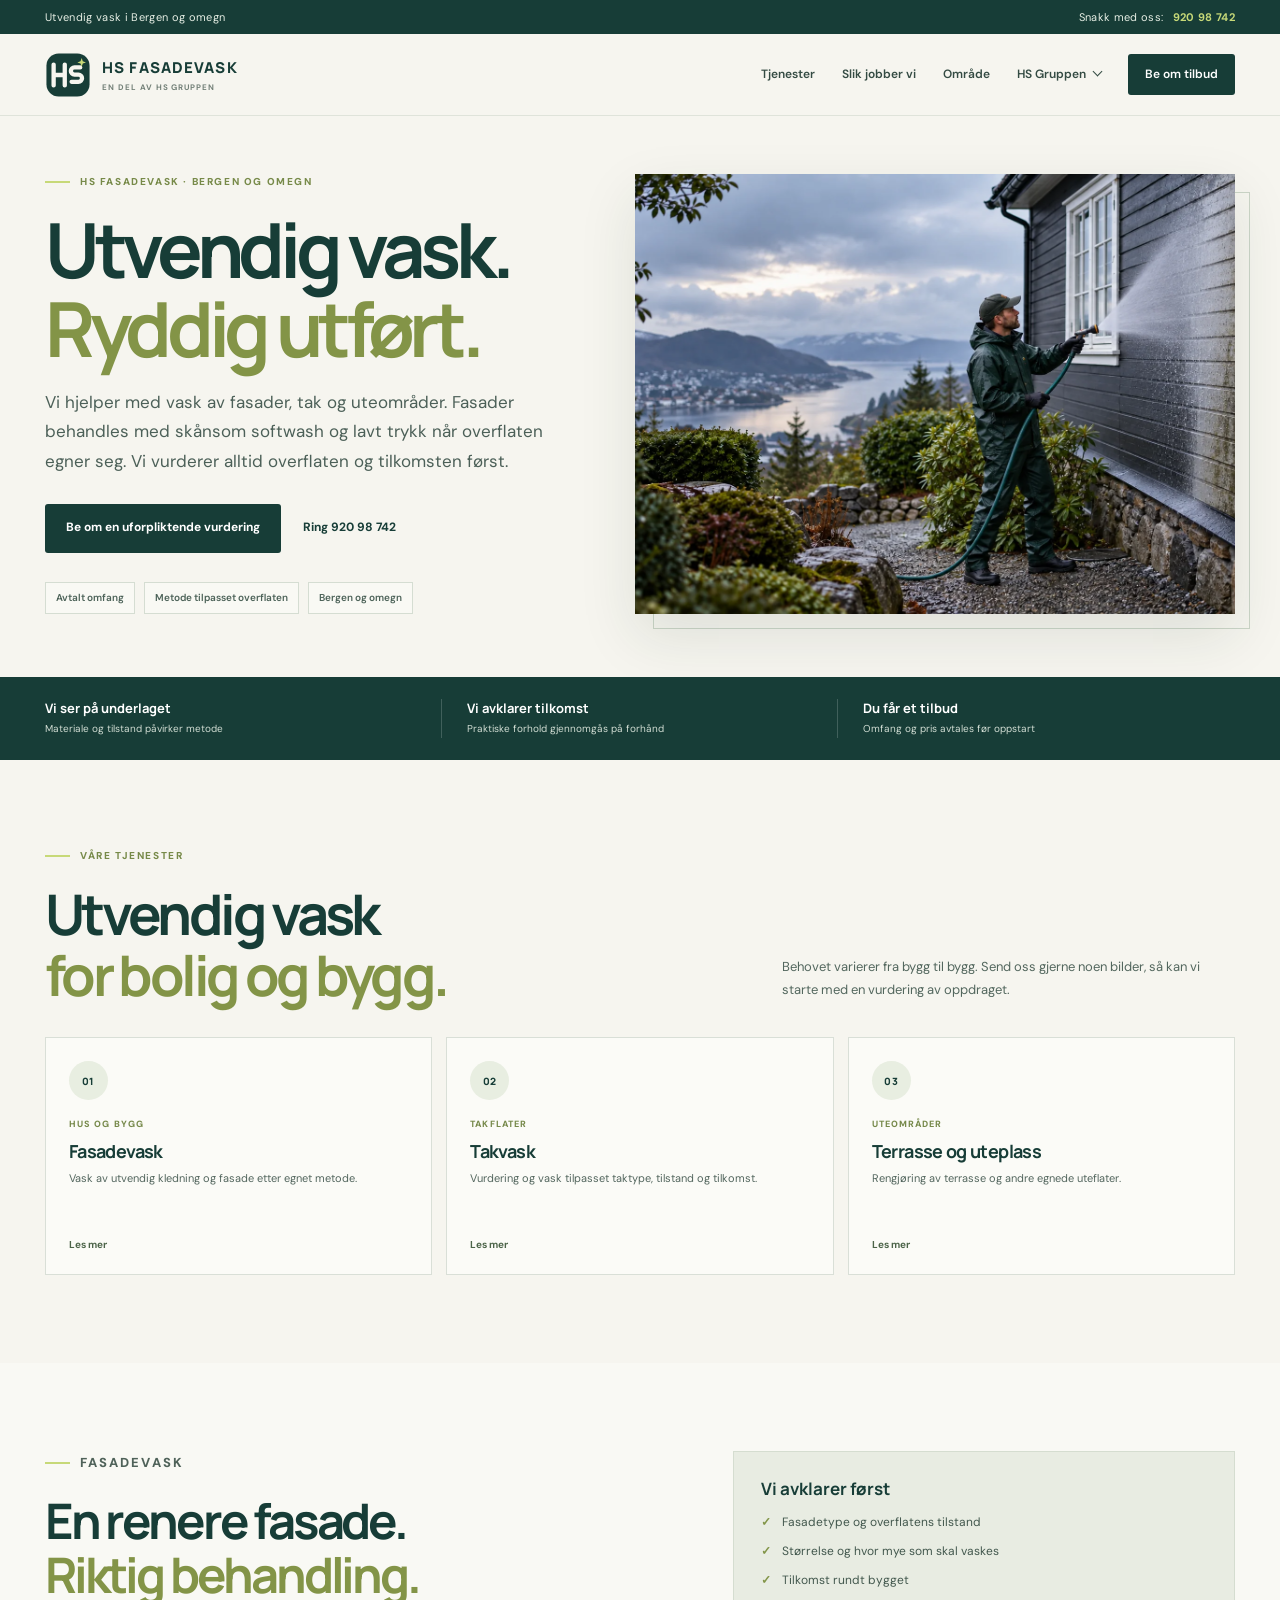
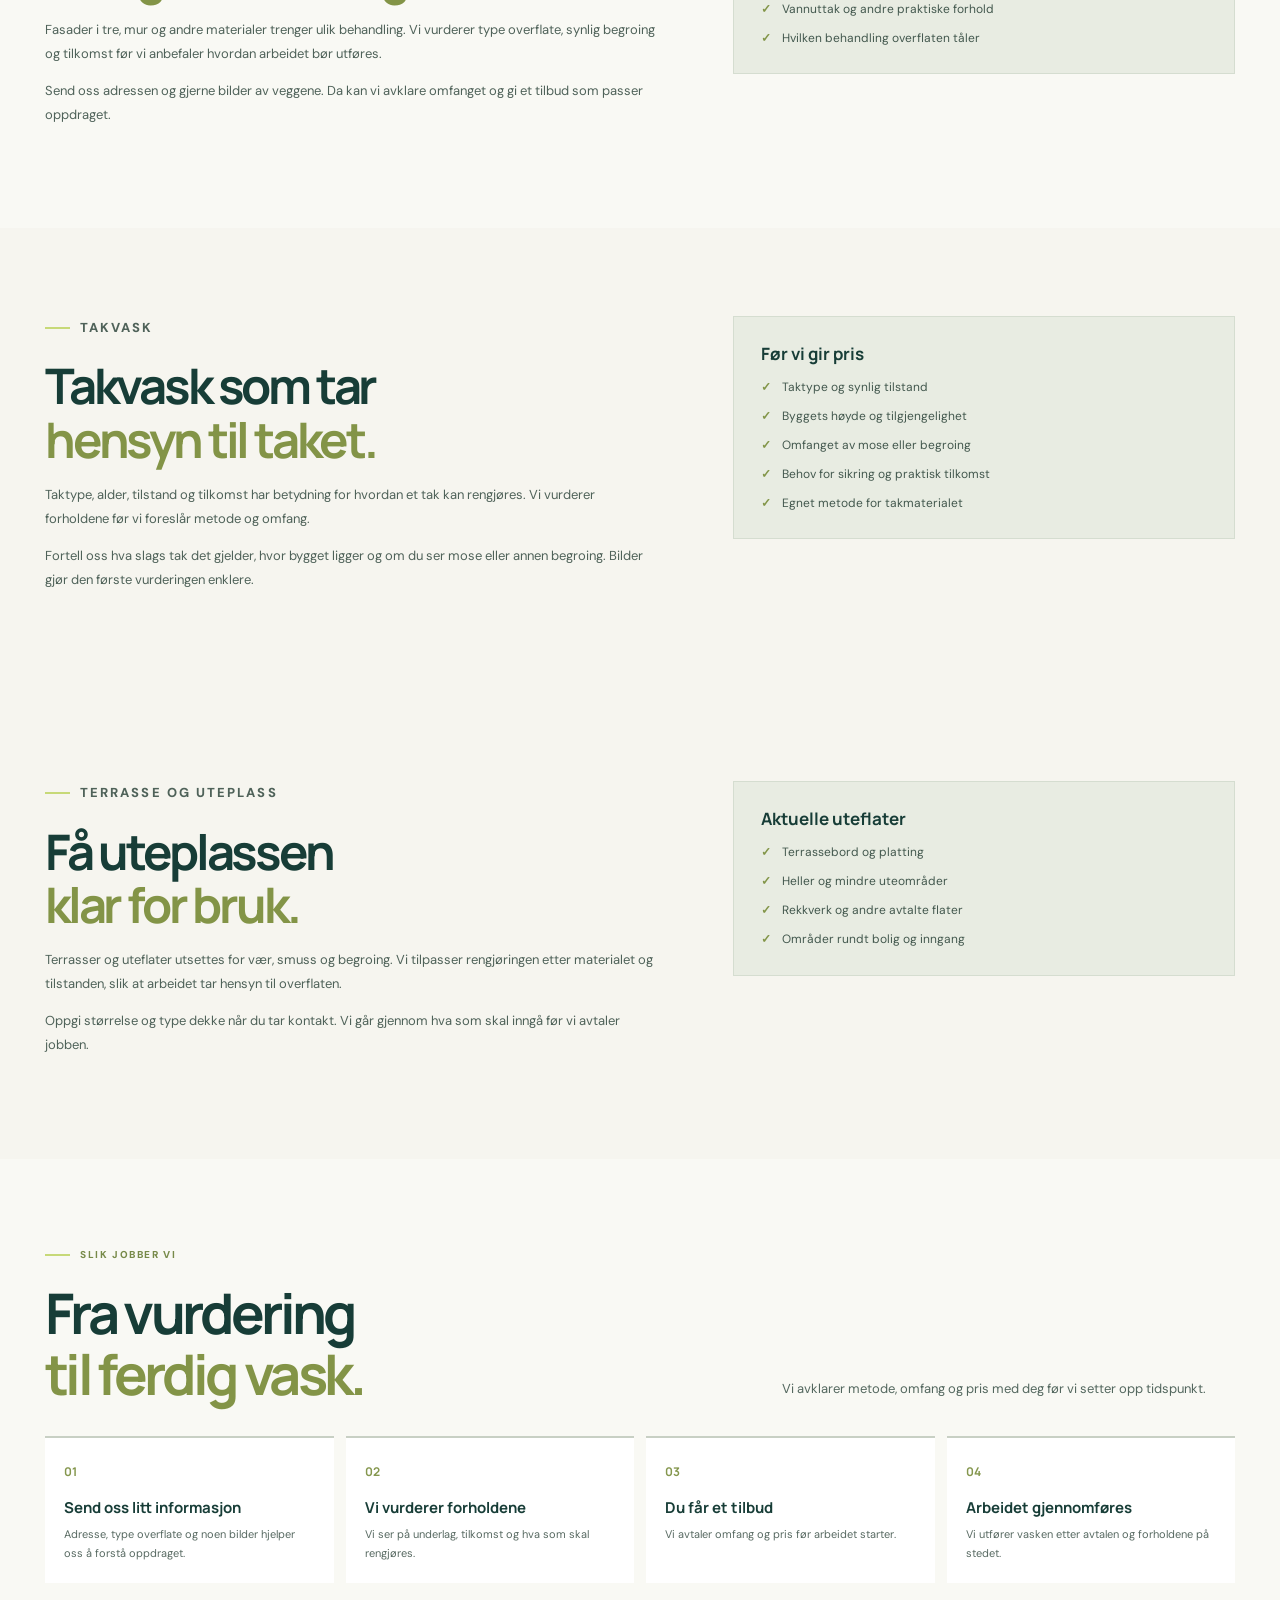
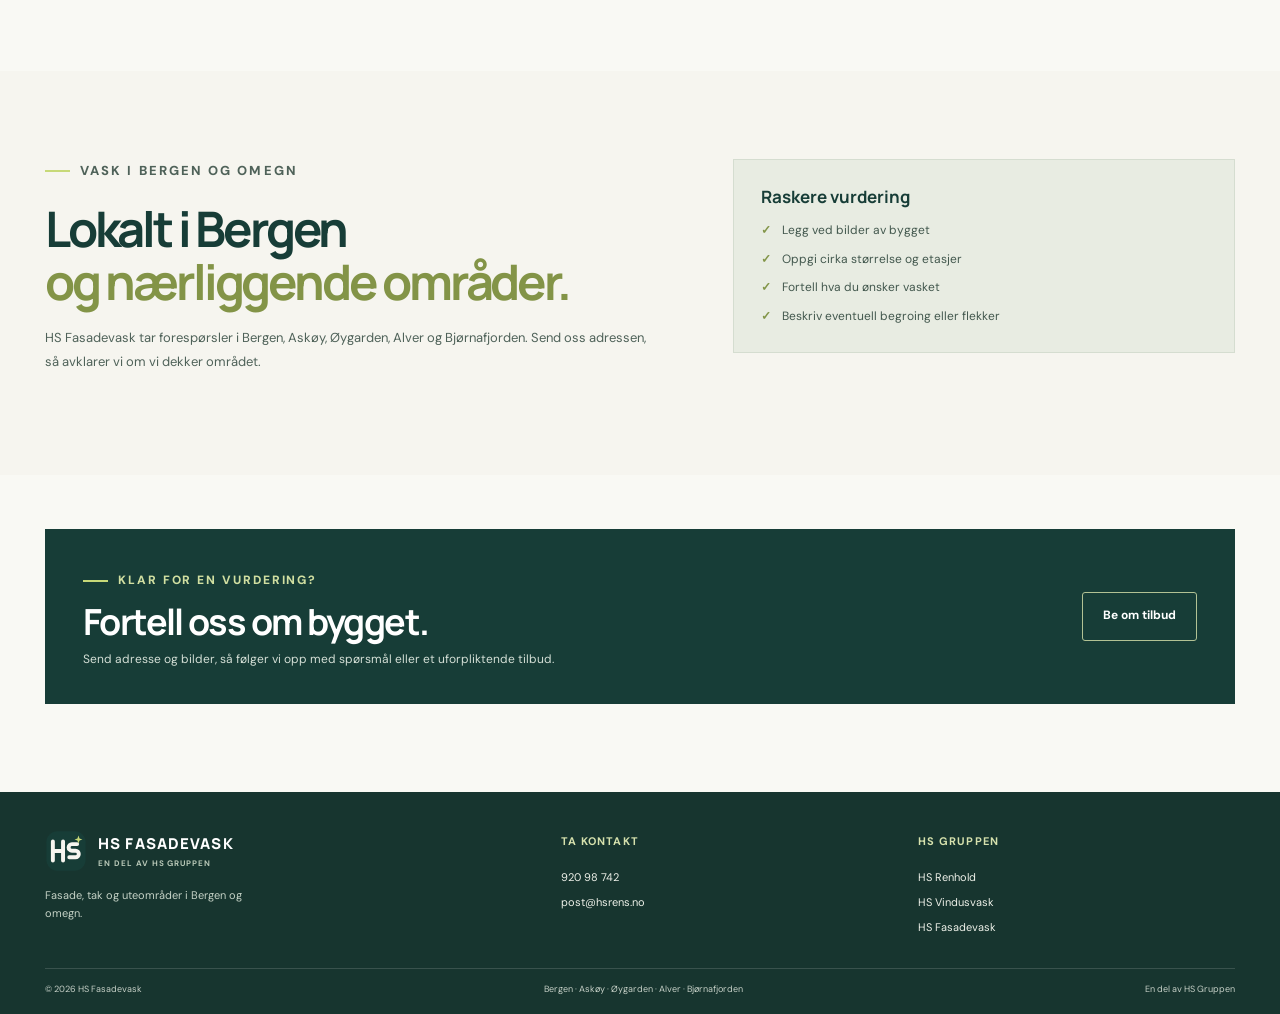
==== commit fc2896d0: "Clarify low-pressure softwash and publish new facade image" ====
--- a/fasadevask/index.html
+++ b/fasadevask/index.html
@@ -20,7 +20,7 @@
     <nav class="nav-links" aria-label="Hovedmeny"><a href="#tjenester">Tjenester</a><a href="#slik-jobber-vi">Slik jobber vi</a><a href="#omrade">Område</a><details class="group-menu"><summary>HS Gruppen</summary><div class="group-dropdown"><a href="/"><strong>HS Renhold</strong><span>Renhold for hjem og bedrifter</span></a><a href="https://hsvindu.netlify.app/"><strong>HS Vindusvask</strong><span>Utvendig vindusvask</span></a><a href="/fasadevask/"><strong>HS Fasadevask</strong><span>Fasade, tak og uteområder</span></a></div></details><a class="nav-button" href="/kontakt/">Be om tilbud</a></nav>
   </div></header>
   <main>
-    <section class="hero"><div class="wrap hero-grid"><div class="hero-copy"><p class="eyebrow"><span></span>HS FASADEVASK · BERGEN OG OMEGN</p><h1>Utvendig vask.<br><span>Ryddig utført.</span></h1><p class="lead">Vi hjelper med vask av fasader, tak og uteområder. Vi vurderer overflaten, tilkomsten og omfanget før vi foreslår en egnet metode.</p><div class="hero-actions"><a class="btn btn-primary" href="/kontakt/">Be om en uforpliktende vurdering</a><a class="text-link" href="tel:+4792098742">Ring 920 98 742</a></div><div class="hero-proof"><span>Avtalt omfang</span><span>Metode tilpasset overflaten</span><span>Bergen og omegn</span></div></div><div class="hero-photo fasade-photo"><img src="/assets/fasadevask-hero.webp" alt="Renholder påfører fasaden softwash med lavtrykksprøyte"></div></div></section>
+    <section class="hero"><div class="wrap hero-grid"><div class="hero-copy"><p class="eyebrow"><span></span>HS FASADEVASK · BERGEN OG OMEGN</p><h1>Utvendig vask.<br><span>Ryddig utført.</span></h1><p class="lead">Vi hjelper med vask av fasader, tak og uteområder. Fasader behandles med skånsom softwash og lavt trykk når overflaten egner seg. Vi vurderer alltid overflaten og tilkomsten først.</p><div class="hero-actions"><a class="btn btn-primary" href="/kontakt/">Be om en uforpliktende vurdering</a><a class="text-link" href="tel:+4792098742">Ring 920 98 742</a></div><div class="hero-proof"><span>Avtalt omfang</span><span>Metode tilpasset overflaten</span><span>Bergen og omegn</span></div></div><div class="hero-photo fasade-photo"><img src="/assets/fasadevask-hero.webp" alt="Renholder påfører fasaden softwash med lavtrykksprøyte"></div></div></section>
     <section class="intro-band"><div class="wrap band-grid"><div><strong>Vi ser på underlaget</strong><span>Materiale og tilstand påvirker metode</span></div><div><strong>Vi avklarer tilkomst</strong><span>Praktiske forhold gjennomgås på forhånd</span></div><div><strong>Du får et tilbud</strong><span>Omfang og pris avtales før oppstart</span></div></div></section>
     <section class="section" id="tjenester"><div class="wrap"><div class="section-head"><p class="eyebrow"><span></span>VÅRE TJENESTER</p><div class="section-title-row"><h2>Utvendig vask<br><span>for bolig og bygg.</span></h2><p>Behovet varierer fra bygg til bygg. Send oss gjerne noen bilder, så kan vi starte med en vurdering av oppdraget.</p></div></div><div class="service-grid"><a class="service-card" href="#fasadevask"><span class="card-icon">01</span><small>Hus og bygg</small><h3>Fasadevask</h3><p>Vask av utvendig kledning og fasade etter egnet metode.</p><span class="card-link">Les mer</span></a><a class="service-card" href="#takvask"><span class="card-icon">02</span><small>Takflater</small><h3>Takvask</h3><p>Vurdering og vask tilpasset taktype, tilstand og tilkomst.</p><span class="card-link">Les mer</span></a><a class="service-card" href="#terrassevask"><span class="card-icon">03</span><small>Uteområder</small><h3>Terrasse og uteplass</h3><p>Rengjøring av terrasse og andre egnede uteflater.</p><span class="card-link">Les mer</span></a></div></div></section>
     <section class="section process-section" id="fasadevask"><div class="wrap content-grid"><div><p class="eyebrow"><span></span>FASADEVASK</p><h2>En renere fasade.<br><span>Riktig behandling.</span></h2><p>Fasader i tre, mur og andre materialer trenger ulik behandling. Vi vurderer type overflate, synlig begroing og tilkomst før vi anbefaler hvordan arbeidet bør utføres.</p><p>Send oss adressen og gjerne bilder av veggene. Da kan vi avklare omfanget og gi et tilbud som passer oppdraget.</p></div><div class="check-panel"><h3>Vi avklarer først</h3><ul><li>Fasadetype og overflatens tilstand</li><li>Størrelse og hvor mye som skal vaskes</li><li>Tilkomst rundt bygget</li><li>Vannuttak og andre praktiske forhold</li><li>Hvilken behandling overflaten tåler</li></ul></div></div></section>
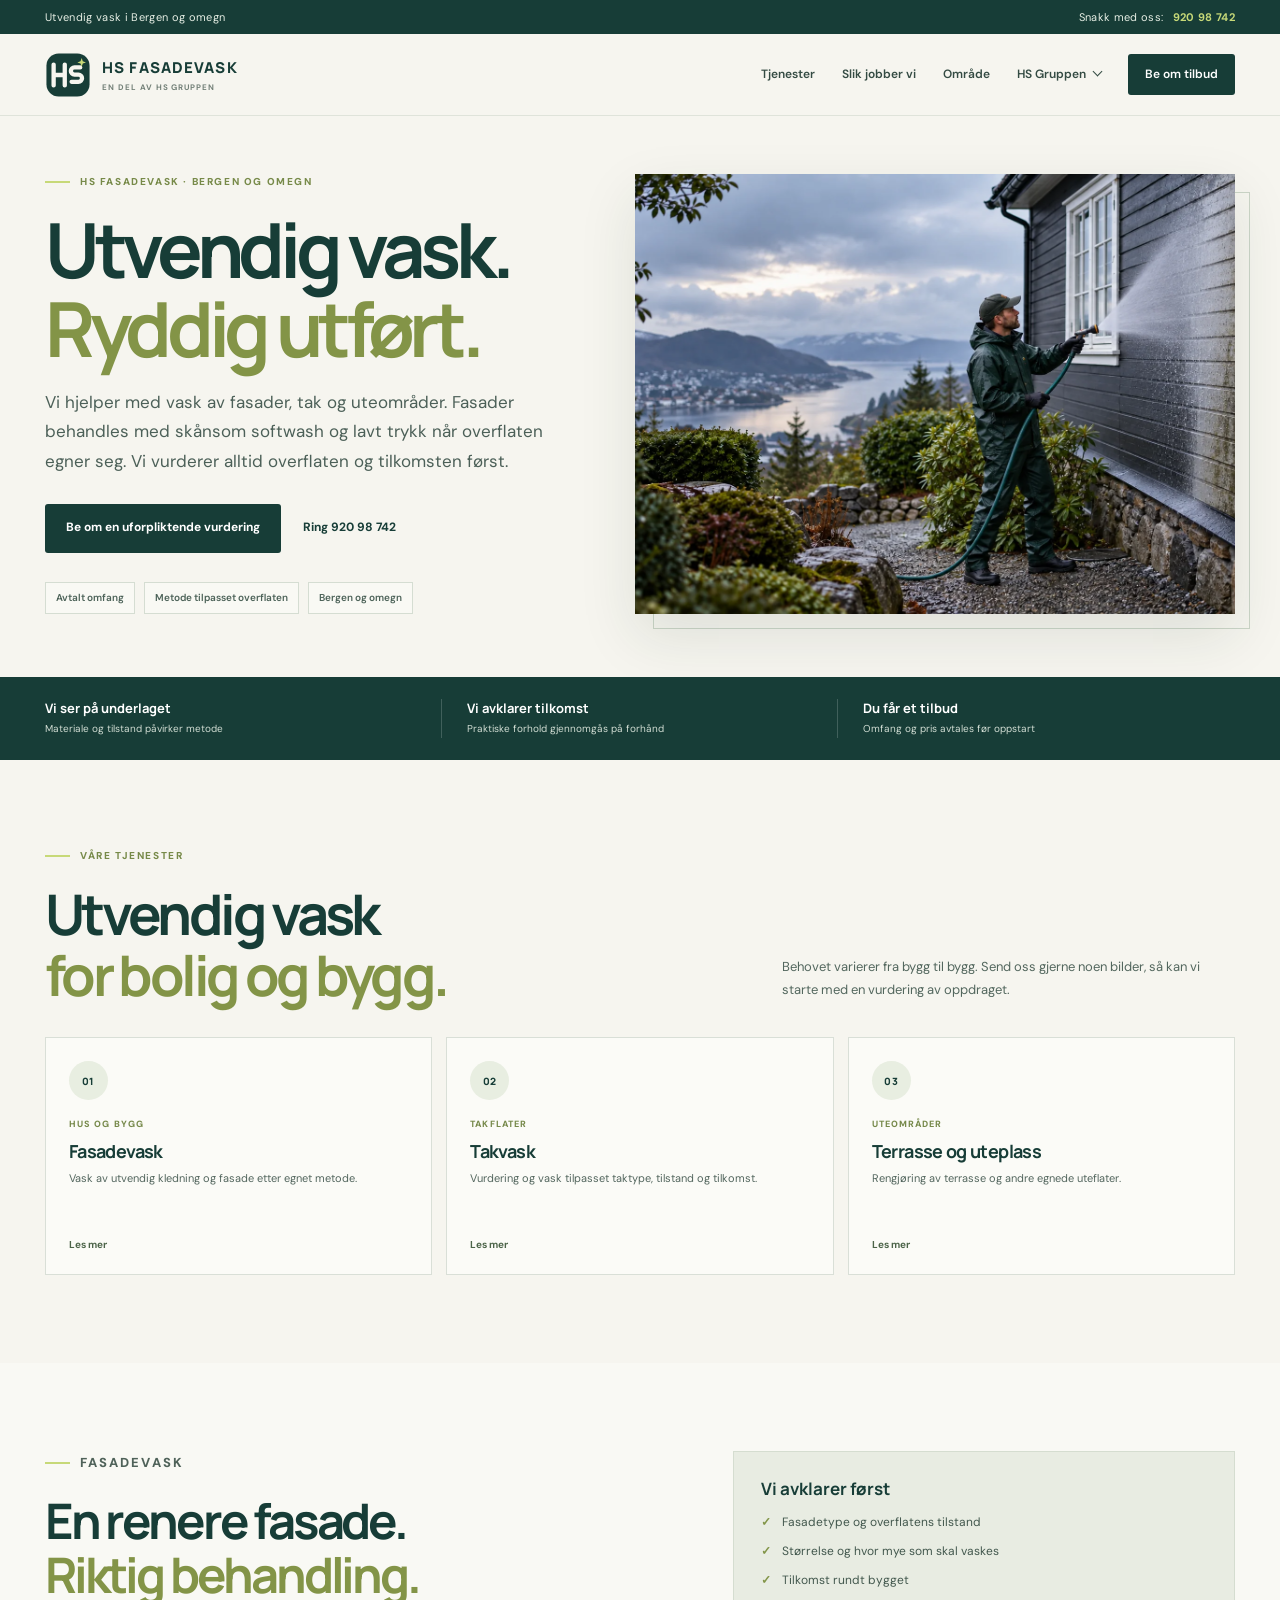
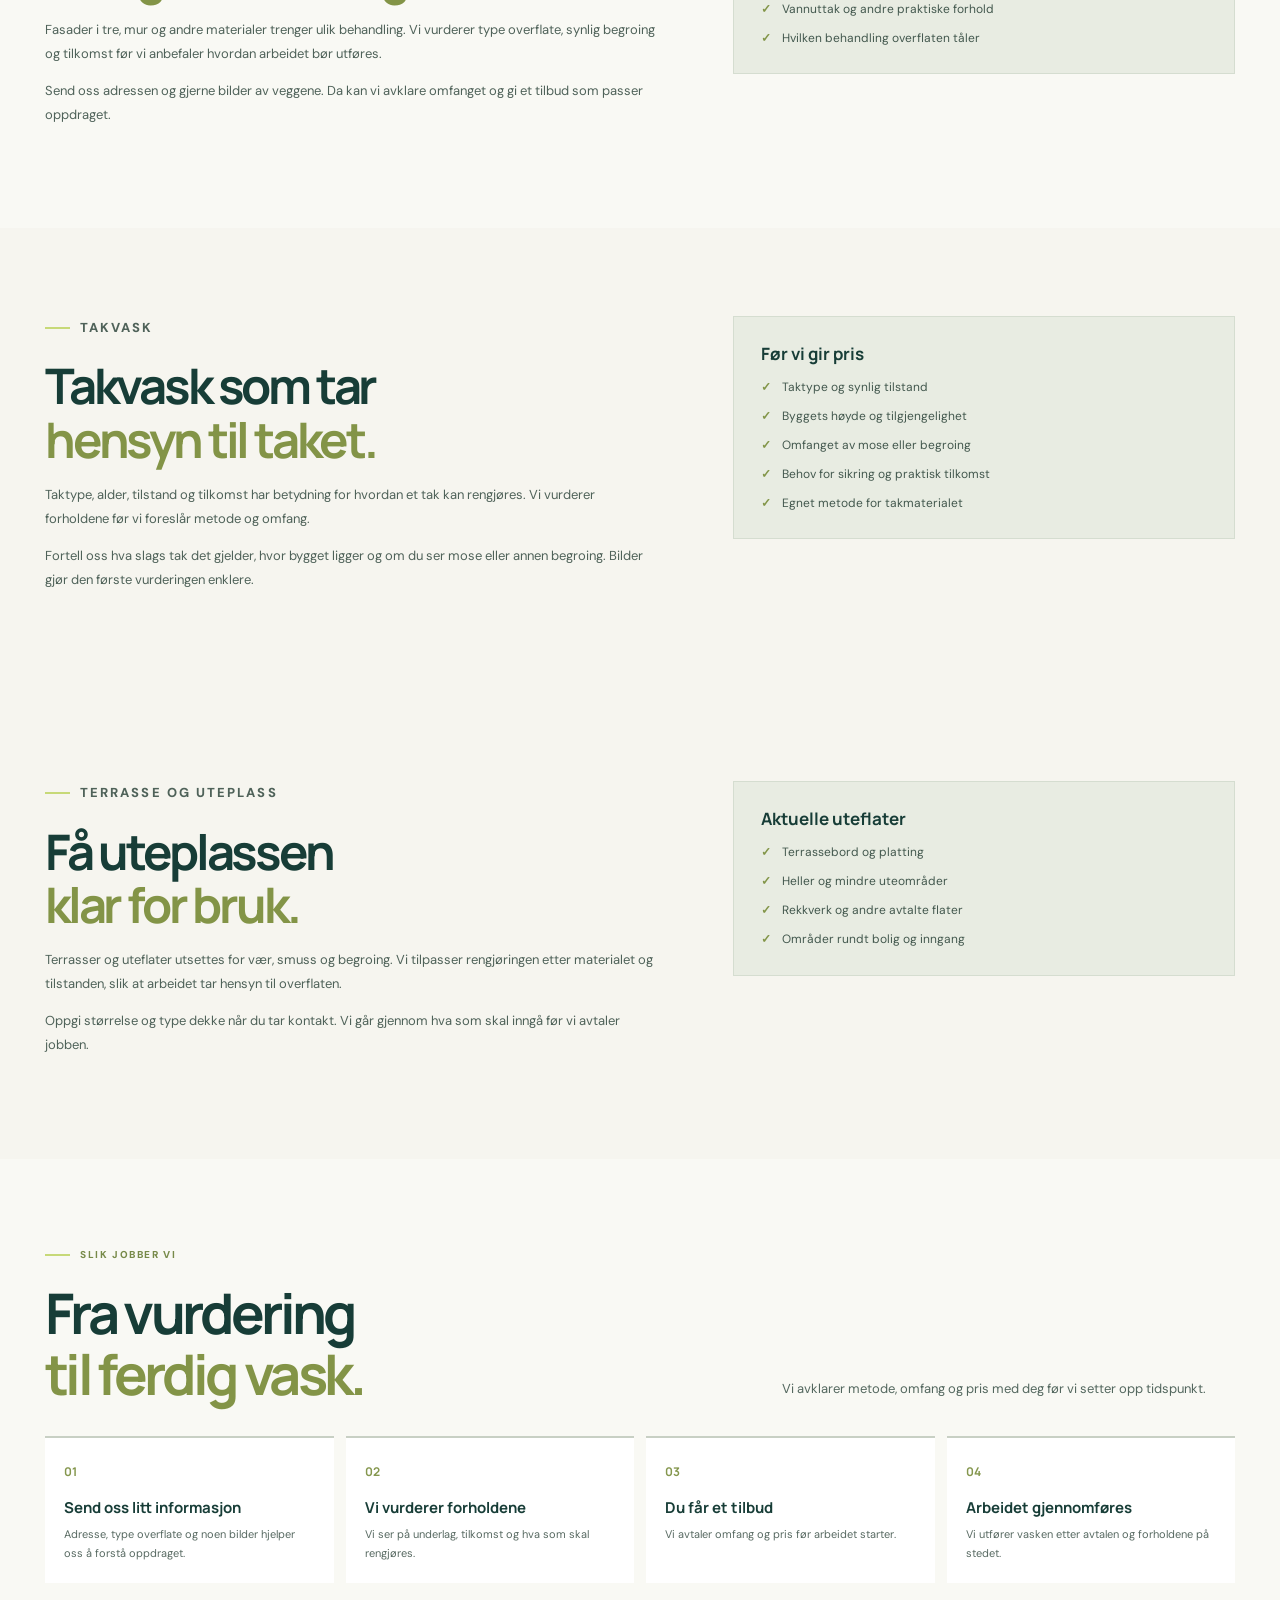
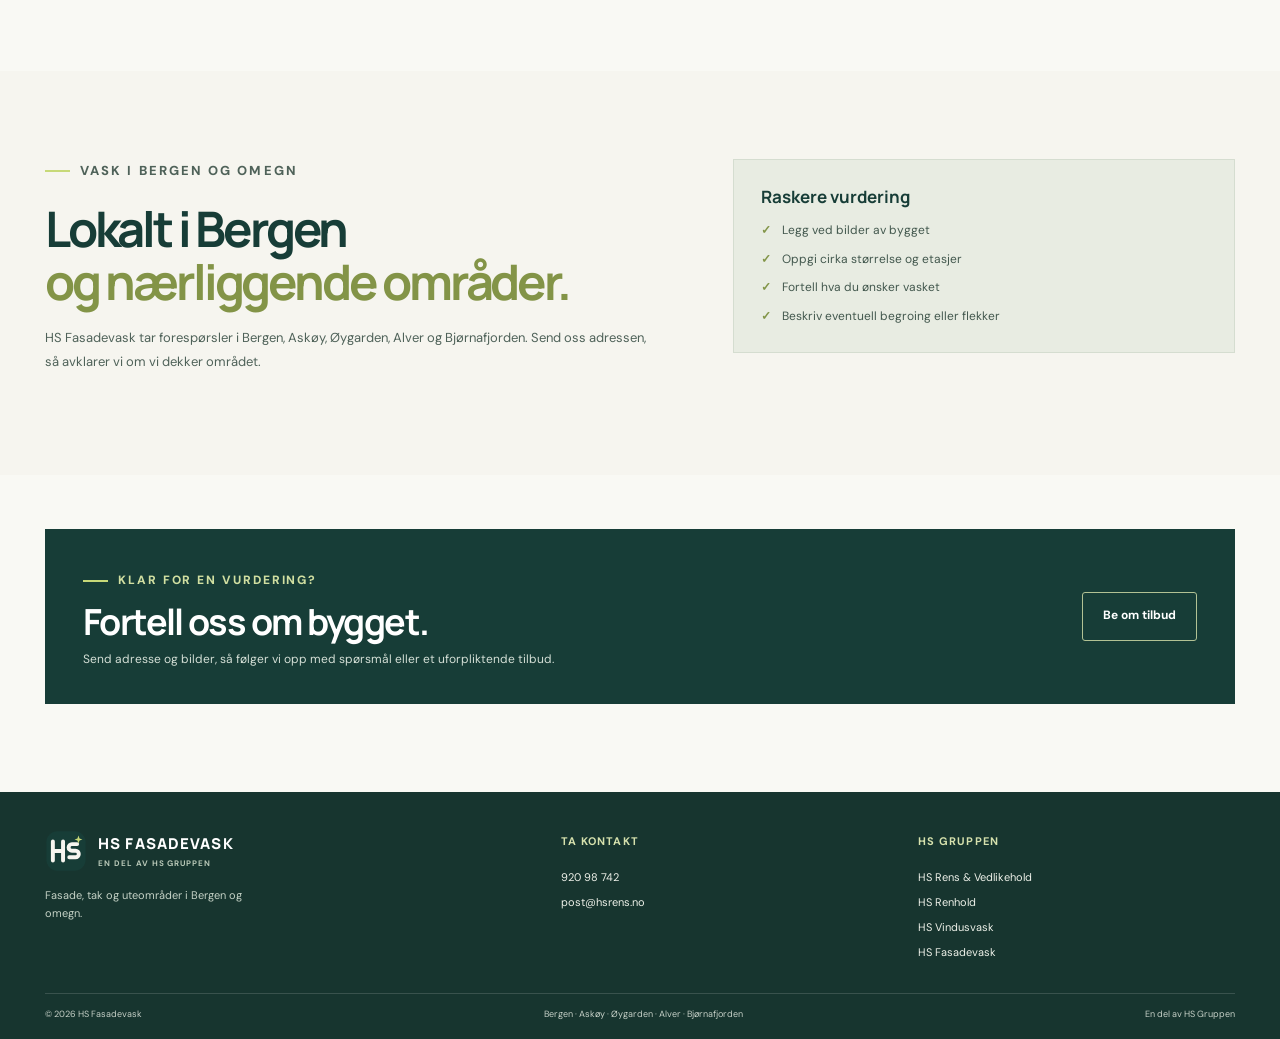
==== commit c80ac2a1: "Add HS Rens & Vedlikehold to group navigation" ====
--- a/fasadevask/index.html
+++ b/fasadevask/index.html
@@ -17,10 +17,10 @@
   <header class="header"><div class="wrap nav">
     <a class="brand" href="/fasadevask/" aria-label="HS Fasadevask – forsiden"><img src="/assets/hs-renhold.svg" alt="" width="46" height="46"><span><strong>HS FASADEVASK</strong><small>EN DEL AV HS GRUPPEN</small></span></a>
     <button class="menu-toggle" aria-label="Åpne meny" aria-expanded="false"><i></i><i></i></button>
-    <nav class="nav-links" aria-label="Hovedmeny"><a href="#tjenester">Tjenester</a><a href="#slik-jobber-vi">Slik jobber vi</a><a href="#omrade">Område</a><details class="group-menu"><summary>HS Gruppen</summary><div class="group-dropdown"><a href="/"><strong>HS Renhold</strong><span>Renhold for hjem og bedrifter</span></a><a href="https://hsvindu.netlify.app/"><strong>HS Vindusvask</strong><span>Utvendig vindusvask</span></a><a href="/fasadevask/"><strong>HS Fasadevask</strong><span>Fasade, tak og uteområder</span></a></div></details><a class="nav-button" href="/kontakt/">Be om tilbud</a></nav>
+    <nav class="nav-links" aria-label="Hovedmeny"><a href="#tjenester">Tjenester</a><a href="#slik-jobber-vi">Slik jobber vi</a><a href="#omrade">Område</a><details class="group-menu"><summary>HS Gruppen</summary><div class="group-dropdown"><a href="https://hsrens.no/"><strong>HS Rens &amp; Vedlikehold</strong><span>Ventilasjonsrens og vedlikehold</span></a><a href="/"><strong>HS Renhold</strong><span>Renhold for hjem og bedrifter</span></a><a href="https://hsvindu.netlify.app/"><strong>HS Vindusvask</strong><span>Utvendig vindusvask</span></a><a href="/fasadevask/"><strong>HS Fasadevask</strong><span>Fasade, tak og uteområder</span></a></div></details><a class="nav-button" href="/kontakt/">Be om tilbud</a></nav>
   </div></header>
   <main>
-    <section class="hero"><div class="wrap hero-grid"><div class="hero-copy"><p class="eyebrow"><span></span>HS FASADEVASK · BERGEN OG OMEGN</p><h1>Utvendig vask.<br><span>Ryddig utført.</span></h1><p class="lead">Vi hjelper med vask av fasader, tak og uteområder. Fasader behandles med skånsom softwash og lavt trykk når overflaten egner seg. Vi vurderer alltid overflaten og tilkomsten først.</p><div class="hero-actions"><a class="btn btn-primary" href="/kontakt/">Be om en uforpliktende vurdering</a><a class="text-link" href="tel:+4792098742">Ring 920 98 742</a></div><div class="hero-proof"><span>Avtalt omfang</span><span>Metode tilpasset overflaten</span><span>Bergen og omegn</span></div></div><div class="hero-photo fasade-photo"><img src="/assets/fasadevask-hero.webp" alt="Renholder påfører fasaden softwash med lavtrykksprøyte"></div></div></section>
+    <section class="hero"><div class="wrap hero-grid"><div class="hero-copy"><p class="eyebrow"><span></span>HS FASADEVASK · BERGEN OG OMEGN</p><h1>Utvendig vask.<br><span>Ryddig utført.</span></h1><p class="lead">Vi hjelper med vask av fasader, tak og uteområder. Fasader behandles med skånsom softwash og lavt trykk når overflaten egner seg. Vi vurderer alltid overflaten og tilkomsten først.</p><div class="hero-actions"><a class="btn btn-primary" href="/kontakt/">Be om en uforpliktende vurdering</a><a class="text-link" href="tel:+4792098742">Ring 920 98 742</a></div><div class="hero-proof"><span>Avtalt omfang</span><span>Metode tilpasset overflaten</span><span>Bergen og omegn</span></div></div><div class="hero-photo fasade-photo"><img src="/assets/fasadevask-softwash-v2.webp" alt="Renholder påfører fasaden softwash med lavtrykksprøyte"></div></div></section>
     <section class="intro-band"><div class="wrap band-grid"><div><strong>Vi ser på underlaget</strong><span>Materiale og tilstand påvirker metode</span></div><div><strong>Vi avklarer tilkomst</strong><span>Praktiske forhold gjennomgås på forhånd</span></div><div><strong>Du får et tilbud</strong><span>Omfang og pris avtales før oppstart</span></div></div></section>
     <section class="section" id="tjenester"><div class="wrap"><div class="section-head"><p class="eyebrow"><span></span>VÅRE TJENESTER</p><div class="section-title-row"><h2>Utvendig vask<br><span>for bolig og bygg.</span></h2><p>Behovet varierer fra bygg til bygg. Send oss gjerne noen bilder, så kan vi starte med en vurdering av oppdraget.</p></div></div><div class="service-grid"><a class="service-card" href="#fasadevask"><span class="card-icon">01</span><small>Hus og bygg</small><h3>Fasadevask</h3><p>Vask av utvendig kledning og fasade etter egnet metode.</p><span class="card-link">Les mer</span></a><a class="service-card" href="#takvask"><span class="card-icon">02</span><small>Takflater</small><h3>Takvask</h3><p>Vurdering og vask tilpasset taktype, tilstand og tilkomst.</p><span class="card-link">Les mer</span></a><a class="service-card" href="#terrassevask"><span class="card-icon">03</span><small>Uteområder</small><h3>Terrasse og uteplass</h3><p>Rengjøring av terrasse og andre egnede uteflater.</p><span class="card-link">Les mer</span></a></div></div></section>
     <section class="section process-section" id="fasadevask"><div class="wrap content-grid"><div><p class="eyebrow"><span></span>FASADEVASK</p><h2>En renere fasade.<br><span>Riktig behandling.</span></h2><p>Fasader i tre, mur og andre materialer trenger ulik behandling. Vi vurderer type overflate, synlig begroing og tilkomst før vi anbefaler hvordan arbeidet bør utføres.</p><p>Send oss adressen og gjerne bilder av veggene. Da kan vi avklare omfanget og gi et tilbud som passer oppdraget.</p></div><div class="check-panel"><h3>Vi avklarer først</h3><ul><li>Fasadetype og overflatens tilstand</li><li>Størrelse og hvor mye som skal vaskes</li><li>Tilkomst rundt bygget</li><li>Vannuttak og andre praktiske forhold</li><li>Hvilken behandling overflaten tåler</li></ul></div></div></section>
@@ -30,7 +30,7 @@
     <section class="section" id="omrade"><div class="wrap content-grid"><div><p class="eyebrow"><span></span>VASK I BERGEN OG OMEGN</p><h2>Lokalt i Bergen<br><span>og nærliggende områder.</span></h2><p>HS Fasadevask tar forespørsler i Bergen, Askøy, Øygarden, Alver og Bjørnafjorden. Send oss adressen, så avklarer vi om vi dekker området.</p></div><div class="check-panel"><h3>Raskere vurdering</h3><ul><li>Legg ved bilder av bygget</li><li>Oppgi cirka størrelse og etasjer</li><li>Fortell hva du ønsker vasket</li><li>Beskriv eventuell begroing eller flekker</li></ul></div></div></section>
     <section class="cta-section"><div class="wrap cta-box"><div><p class="eyebrow"><span></span>KLAR FOR EN VURDERING?</p><h2>Fortell oss om bygget.</h2><p>Send adresse og bilder, så følger vi opp med spørsmål eller et uforpliktende tilbud.</p></div><a class="btn btn-primary" href="/kontakt/">Be om tilbud</a></div></section>
   </main>
-  <footer class="footer"><div class="wrap footer-main"><div><a class="brand brand-foot" href="/fasadevask/"><img src="/assets/hs-renhold.svg" alt="" width="42" height="42"><span><strong>HS FASADEVASK</strong><small>EN DEL AV HS GRUPPEN</small></span></a><p>Fasade, tak og uteområder i Bergen og omegn.</p></div><div><h3>Ta kontakt</h3><a href="tel:+4792098742">920 98 742</a><a href="mailto:post@hsrens.no">post@hsrens.no</a></div><div><h3>HS Gruppen</h3><a href="/">HS Renhold</a><a href="https://hsvindu.netlify.app/">HS Vindusvask</a><a href="/fasadevask/">HS Fasadevask</a></div></div><div class="wrap footer-bottom"><span>© <span data-year></span> HS Fasadevask</span><span>Bergen · Askøy · Øygarden · Alver · Bjørnafjorden</span><span>En del av HS Gruppen</span></div></footer>
+  <footer class="footer"><div class="wrap footer-main"><div><a class="brand brand-foot" href="/fasadevask/"><img src="/assets/hs-renhold.svg" alt="" width="42" height="42"><span><strong>HS FASADEVASK</strong><small>EN DEL AV HS GRUPPEN</small></span></a><p>Fasade, tak og uteområder i Bergen og omegn.</p></div><div><h3>Ta kontakt</h3><a href="tel:+4792098742">920 98 742</a><a href="mailto:post@hsrens.no">post@hsrens.no</a></div><div><h3>HS Gruppen</h3><a href="https://hsrens.no/">HS Rens &amp; Vedlikehold</a><a href="/">HS Renhold</a><a href="https://hsvindu.netlify.app/">HS Vindusvask</a><a href="/fasadevask/">HS Fasadevask</a></div></div><div class="wrap footer-bottom"><span>© <span data-year></span> HS Fasadevask</span><span>Bergen · Askøy · Øygarden · Alver · Bjørnafjorden</span><span>En del av HS Gruppen</span></div></footer>
   <script src="/script.js" defer></script>
 </body>
 </html>
